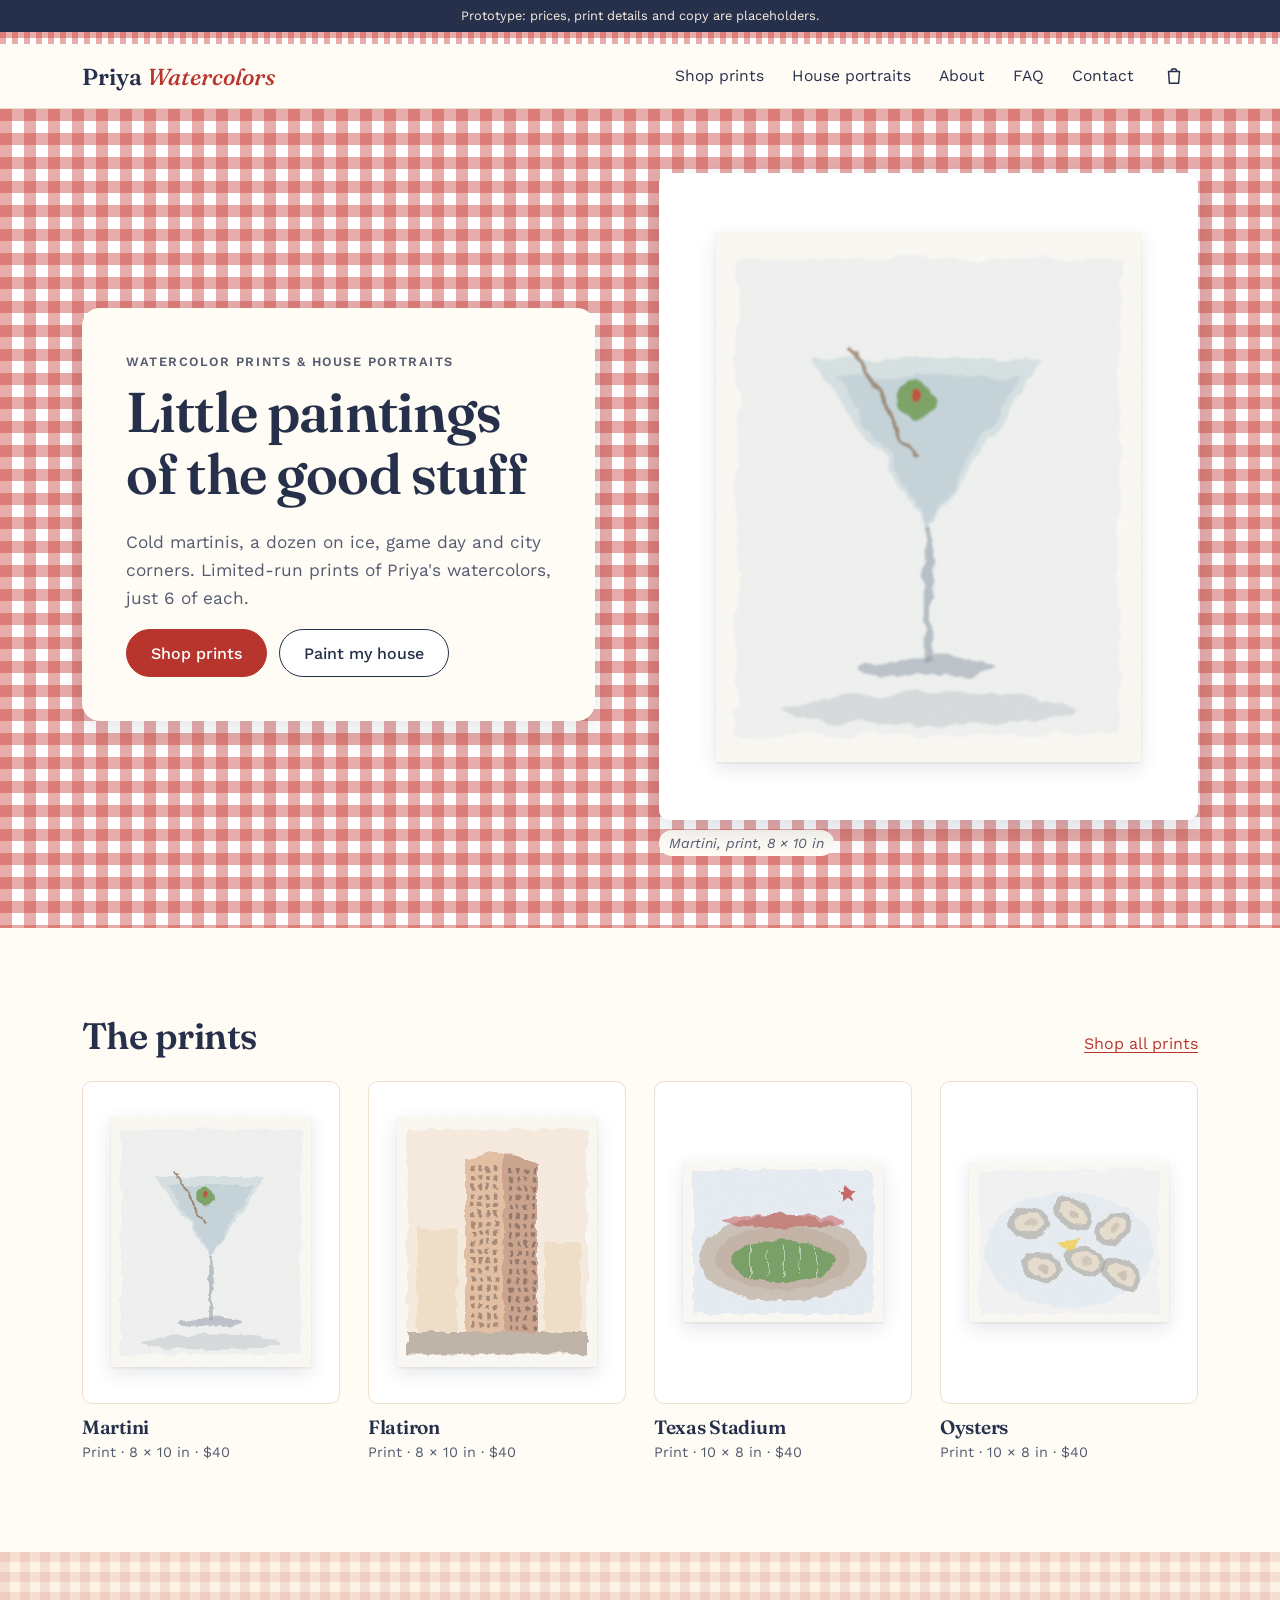
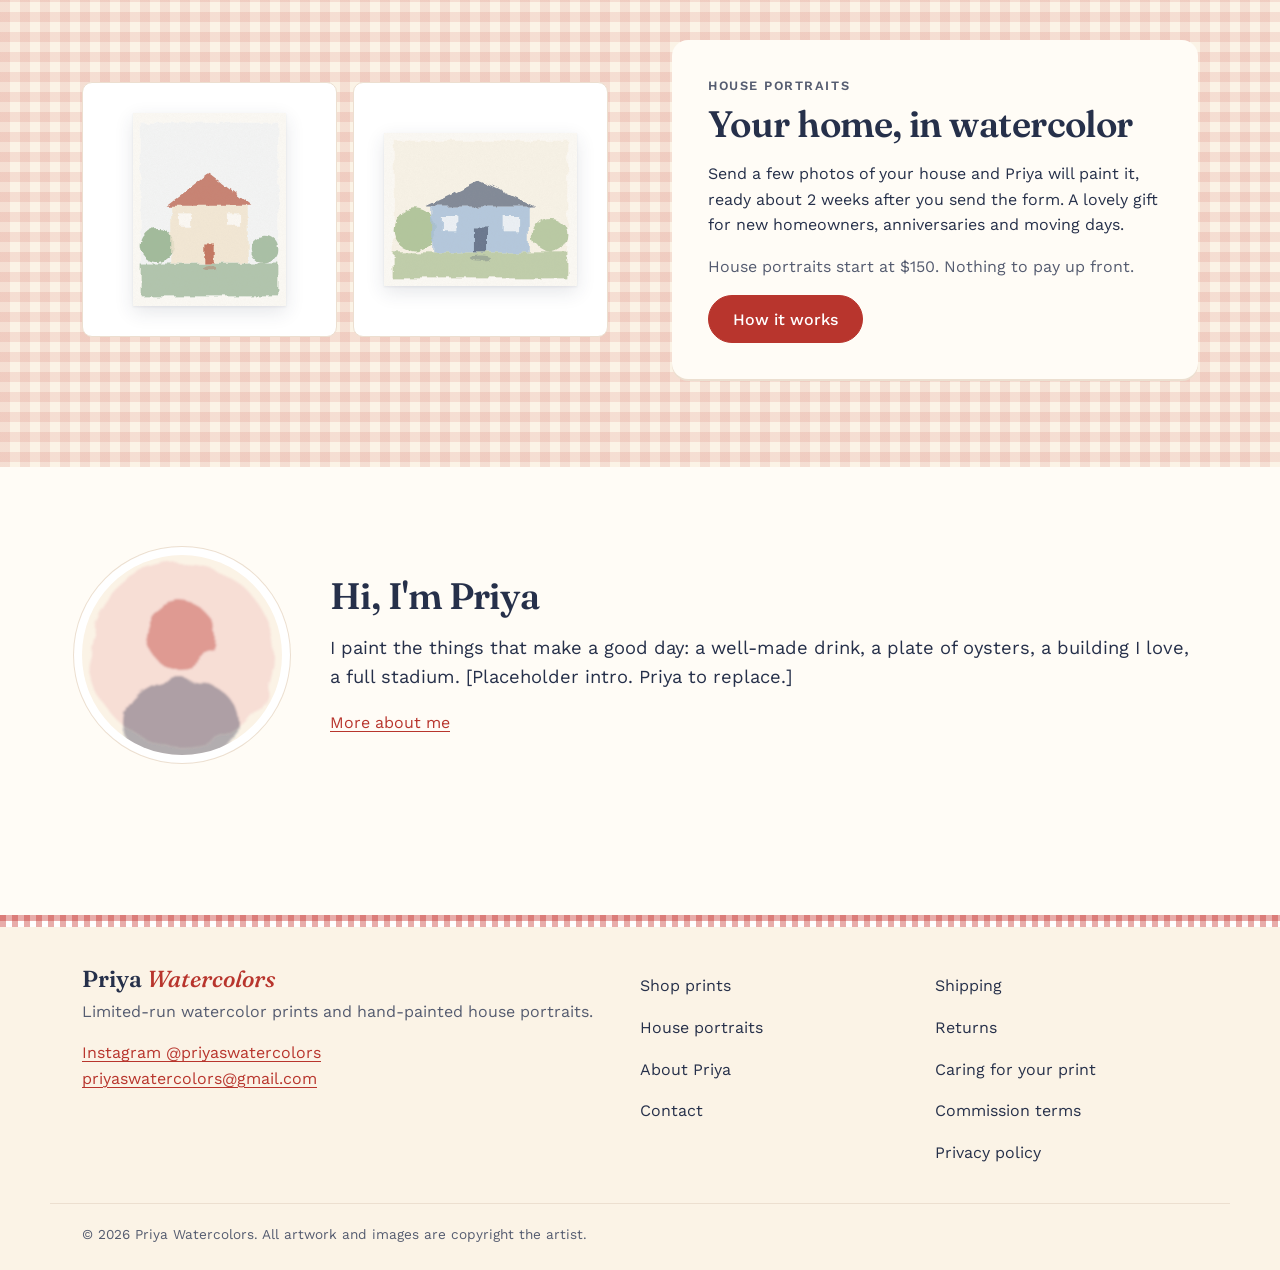
==== index.html @ c429aa13 "Priya Watercolors site: prints shop prototype and house-portrait form House-portrait requests are em" ====
<!doctype html>
<html lang="en">
<head>
  <meta charset="utf-8">
  <meta name="viewport" content="width=device-width, initial-scale=1">
  <title>Priya Watercolors | Watercolor prints and house portraits</title>
  <meta name="description" content="Limited-run watercolor prints by Priya (Martini, Flatiron, Texas Stadium and Oysters) and hand-painted house portraits.">
  <meta property="og:title" content="Priya Watercolors | Watercolor prints and house portraits">
  <meta property="og:description" content="Limited-run watercolor prints by Priya (Martini, Flatiron, Texas Stadium and Oysters) and hand-painted house portraits.">
  <meta property="og:type" content="website">
  <link rel="preconnect" href="https://fonts.googleapis.com">
  <link rel="preconnect" href="https://fonts.gstatic.com" crossorigin>
  <link href="https://fonts.googleapis.com/css2?family=Fraunces:ital,opsz,wght@0,9..144,500;0,9..144,600;1,9..144,500&family=Work+Sans:wght@400;500;600&display=swap" rel="stylesheet">
  <link rel="stylesheet" href="css/styles.css">
</head>
<body data-page="home">
  <a class="skip" href="#main">Skip to content</a>
  <header class="site-header" data-site-header></header>
  <main id="main">
    <section class="hero gingham">
      <div class="wrap hero-grid">
        <div class="hero-card">
          <p class="eyebrow">Watercolor prints &amp; house portraits</p>
          <h1>Little paintings of the good stuff</h1>
          <p>Cold martinis, a dozen on ice, game day and city corners. Limited-run prints of Priya's watercolors, just 6 of each.</p>
          <div class="actions">
            <a class="btn" href="shop.html">Shop prints</a>
            <a class="btn btn-ghost" href="commissions.html">Paint my house</a>
          </div>
        </div>
        <div data-hero-art></div>
      </div>
    </section>

    <section class="section" aria-labelledby="featured-h">
      <div class="wrap">
        <div class="section-head">
          <h2 id="featured-h">The prints</h2>
          <a href="shop.html">Shop all prints</a>
        </div>
        <ul class="grid grid-4" data-featured></ul>
      </div>
    </section>

    <section class="section section-alt gingham-soft" aria-labelledby="commission-h">
      <div class="wrap split">
        <div class="pair" data-commission-art></div>
        <div class="panel">
          <p class="eyebrow">House portraits</p>
          <h2 id="commission-h">Your home, in watercolor</h2>
          <p>Send a few photos of your house and Priya will paint it, ready about <span data-turnaround></span> after you send the form. A lovely gift for new homeowners, anniversaries and moving days.</p>
          <p class="muted">House portraits start at <span data-from-price></span>. Nothing to pay up front.</p>
          <a class="btn" href="commissions.html">How it works</a>
        </div>
      </div>
    </section>

    <section class="section" aria-labelledby="intro-h">
      <div class="wrap intro">
        <div class="portrait" data-portrait></div>
        <div>
          <h2 id="intro-h">Hi, I'm Priya</h2>
          <p class="lead">I paint the things that make a good day: a well-made drink, a plate of oysters, a building I love, a full stadium. [Placeholder intro. Priya to replace.]</p>
          <a href="about.html">More about me</a>
        </div>
      </div>
    </section>
  </main>
  <footer class="site-footer" data-site-footer></footer>
  <script src="js/data.js"></script>
  <script src="js/app.js"></script>
</body>
</html>
---- css/styles.css ----
/* Priya Watercolors prototype styles. Mobile first; tested down to 375px.
 * Gingham look: change --gingham (the check color) to swap red for blue, green, etc. */

:root {
  --paper: #fffcf6;
  --paper-2: #fbf3e6;
  --mat: #ffffff;
  --ink: #26304a;
  --muted: #555c70;
  --line: #ecdfd0;
  --accent: #b8352d;
  --accent-dark: #93271f;
  --rose: #b8352d;
  --ok: #2f6b4f;
  --gingham: rgba(200, 58, 52, 0.42);
  --gingham-soft: rgba(200, 58, 52, 0.11);
  --check: 24px;
  --error: #a3302e;
  --error-bg: #fbeeed;
  --radius: 10px;
  --shadow-art: 0 1px 2px rgba(38, 48, 74, 0.08), 0 6px 18px rgba(38, 48, 74, 0.12);
  --display: "Fraunces", Georgia, "Times New Roman", serif;
  --body: "Work Sans", system-ui, -apple-system, "Segoe UI", sans-serif;
  --max: 1180px;
  --gutter: 16px;
}

@media (min-width: 700px) {
  :root { --gutter: 32px; }
}

*, *::before, *::after { box-sizing: border-box; }
html { -webkit-text-size-adjust: 100%; scroll-padding-top: 90px; }
body {
  margin: 0;
  background: var(--paper);
  color: var(--ink);
  font: 400 1rem/1.6 var(--body);
  -webkit-font-smoothing: antialiased;
}
img, svg { display: block; max-width: 100%; }
a { color: var(--accent); text-underline-offset: 3px; }
a:hover { color: var(--accent-dark); }
:focus-visible { outline: 3px solid var(--accent); outline-offset: 3px; border-radius: 3px; }

h1, h2, h3 {
  font-family: var(--display);
  font-weight: 600;
  line-height: 1.1;
  letter-spacing: -0.015em;
  margin: 0 0 0.45em;
}
h1 { font-size: clamp(2.2rem, 6.5vw, 3.5rem); }
h2 { font-size: clamp(1.7rem, 4.5vw, 2.3rem); }
h3 { font-size: 1.3rem; }

/* Gingham */
.gingham, .gingham-soft {
  background-color: #fff;
  background-image:
    linear-gradient(90deg, var(--g) 50%, transparent 50%),
    linear-gradient(var(--g) 50%, transparent 50%);
  background-size: var(--check) var(--check);
}
.gingham { --g: var(--gingham); }
.gingham-soft { --g: var(--gingham-soft); --check: 20px; }
.gingham-band { height: 12px; --check: 12px; }
.card-edge { position: relative; overflow: hidden; }
.card-edge::before {
  content: ""; position: absolute; left: 0; right: 0; top: 0; height: 10px;
  --g: var(--gingham); --check: 10px;
  background-color: #fff;
  background-image:
    linear-gradient(90deg, var(--g) 50%, transparent 50%),
    linear-gradient(var(--g) 50%, transparent 50%);
  background-size: var(--check) var(--check);
}
p { margin: 0 0 1em; }
ul, ol { margin: 0; padding: 0; }

.wrap { max-width: var(--max); margin: 0 auto; padding: 0 var(--gutter); }
.narrow { max-width: 720px; }
.muted { color: var(--muted); }
.fine { font-size: 0.875rem; }
.center { text-align: center; }
.lead { font-size: 1.15rem; }
.eyebrow {
  font-size: 0.8rem;
  font-weight: 600;
  letter-spacing: 0.12em;
  text-transform: uppercase;
  color: var(--muted);
  margin-bottom: 0.5rem;
}
.sr-only {
  position: absolute !important;
  width: 1px; height: 1px;
  padding: 0; margin: -1px;
  overflow: hidden; clip: rect(0 0 0 0);
  white-space: nowrap; border: 0;
}
.skip {
  position: absolute; left: -9999px; top: 8px;
  background: #fff; color: var(--ink);
  padding: 10px 14px; border-radius: 6px; z-index: 100;
}
.skip:focus { left: 8px; }

/* Buttons */
.btn {
  display: inline-flex; align-items: center; justify-content: center;
  min-height: 48px; padding: 0 24px;
  border: 1.5px solid var(--accent); border-radius: 999px;
  background: var(--accent); color: #fff;
  font: 500 1rem var(--body); text-decoration: none;
  cursor: pointer;
  transition: background 0.15s, border-color 0.15s;
}
.btn:hover { background: var(--accent-dark); border-color: var(--accent-dark); color: #fff; }
.btn-ghost { background: #fff; color: var(--ink); border-color: var(--ink); }
.btn-ghost:hover { background: var(--paper-2); color: var(--ink); border-color: var(--ink); }
.btn-block { display: flex; width: 100%; }
.btn-link {
  background: none; border: 0; padding: 8px 0; min-height: 44px;
  color: var(--accent); font: inherit; text-decoration: underline; text-underline-offset: 3px;
  cursor: pointer;
}
.actions { display: flex; flex-wrap: wrap; gap: 12px; }

/* Header */
.proto-bar {
  background: var(--ink); color: #f6efe4;
  font-size: 0.8rem; text-align: center;
  padding: 6px var(--gutter);
}
.site-header {
  position: sticky; top: 0; z-index: 20;
  background: rgba(255, 252, 246, 0.97);
  backdrop-filter: blur(6px);
  border-bottom: 1px solid var(--line);
}
.header-inner {
  display: flex; align-items: center; gap: 8px;
  min-height: 64px;
}
.wordmark {
  font-family: var(--display); font-size: 1.45rem; font-weight: 600;
  color: var(--ink); text-decoration: none; line-height: 1;
  margin-right: auto;
}
.wordmark span { font-style: italic; font-weight: 500; color: var(--accent); }
.wordmark:hover { color: var(--ink); }

.site-nav { order: 3; }
.nav-toggle {
  width: 48px; height: 48px;
  display: grid; place-items: center;
  background: none; border: 0; cursor: pointer; color: var(--ink);
}
.nav-toggle-bars, .nav-toggle-bars::before, .nav-toggle-bars::after {
  display: block; width: 22px; height: 2px; background: currentColor; border-radius: 2px;
  position: relative; transition: transform 0.2s, opacity 0.2s;
}
.nav-toggle-bars::before, .nav-toggle-bars::after { content: ""; position: absolute; left: 0; }
.nav-toggle-bars::before { top: -7px; }
.nav-toggle-bars::after { top: 7px; }
.nav-open .nav-toggle-bars { background: transparent; }
.nav-open .nav-toggle-bars::before { transform: translateY(7px) rotate(45deg); }
.nav-open .nav-toggle-bars::after { transform: translateY(-7px) rotate(-45deg); }

.nav-list {
  display: none;
  list-style: none;
  position: absolute; left: 0; right: 0; top: 100%;
  background: var(--paper);
  border-bottom: 1px solid var(--line);
  padding: 8px var(--gutter) 16px;
}
.nav-open .nav-list { display: block; }
.nav-list a {
  display: block; padding: 12px 0;
  font-size: 1.1rem; color: var(--ink); text-decoration: none;
  border-bottom: 1px solid var(--line);
}
.nav-list li:last-child a { border-bottom: 0; }
.nav-list a[aria-current="page"] { color: var(--accent); font-weight: 600; }
.nav-list { z-index: 5; }

.cart-link {
  order: 2; position: relative;
  width: 48px; height: 48px; display: grid; place-items: center;
  color: var(--ink);
}
.cart-count {
  position: absolute; top: 6px; right: 4px;
  min-width: 18px; height: 18px; padding: 0 5px;
  border-radius: 999px; background: var(--rose); color: #fff;
  font-size: 0.72rem; font-weight: 600; line-height: 18px; text-align: center;
}
.cart-count[hidden] { display: none; }

@media (min-width: 860px) {
  .site-nav { order: 1; margin-right: 8px; }
  .nav-toggle { display: none; }
  .nav-list {
    display: flex; gap: 28px;
    position: static; padding: 0; border: 0; background: none;
  }
  .nav-list a { padding: 8px 0; font-size: 0.98rem; border: 0; border-bottom: 2px solid transparent; }
  .nav-list a:hover { border-bottom-color: var(--line); }
  .nav-list a[aria-current="page"] { border-bottom-color: var(--accent); font-weight: 500; }
}

/* Sections */
main { display: block; }
.section { padding: 56px 0; }
.section-tight { padding: 40px 0 0; }
.section-alt { background-color: var(--paper-2); }
.panel { background: var(--paper); border-radius: 16px; padding: 28px 22px; box-shadow: 0 2px 0 var(--line); }
@media (min-width: 700px) { .panel { padding: 36px; } }
.section-head { display: flex; align-items: baseline; justify-content: space-between; gap: 16px; flex-wrap: wrap; margin-bottom: 24px; }
.section-head h2 { margin: 0; }
.page-head { padding: 40px 0 24px; }
.page-head p { max-width: 60ch; color: var(--muted); font-size: 1.08rem; }
@media (min-width: 700px) {
  .section { padding: 88px 0; }
  .page-head { padding: 64px 0 32px; }
}

/* Mats and artwork */
.mat {
  position: relative;
  aspect-ratio: 4 / 5;
  background: var(--mat);
  border: 1px solid var(--line);
  border-radius: 10px;
  overflow: hidden;
}
.mat-inner {
  position: absolute; inset: 11%;
  display: flex; align-items: center; justify-content: center;
}
.mat-inner img {
  max-width: 100%; max-height: 100%;
  width: auto; height: auto;
  box-shadow: var(--shadow-art);
}
.mat-small { aspect-ratio: 1; }
.mat-small .mat-inner { inset: 12%; }

.badge {
  position: absolute; top: 10px; left: 10px;
  padding: 3px 10px; border-radius: 999px;
  font-size: 0.75rem; font-weight: 600; letter-spacing: 0.04em; text-transform: uppercase;
}
.badge-sold { background: var(--ink); color: #fff; }
.badge-low { background: var(--accent); color: #fff; }
.badge-inline { position: static; display: inline-block; font-size: 0.8rem; vertical-align: middle; }
.sold-text { color: var(--rose); font-weight: 600; }

/* Gallery grid and cards */
.grid {
  list-style: none;
  display: grid; gap: 28px 16px;
  grid-template-columns: repeat(2, minmax(0, 1fr));
}
@media (min-width: 700px) { .grid { grid-template-columns: repeat(3, minmax(0, 1fr)); gap: 40px 28px; } }
@media (min-width: 1000px) { .grid-4 { grid-template-columns: repeat(4, minmax(0, 1fr)); } }
.empty-inline { grid-column: 1 / -1; color: var(--muted); padding: 24px 0; }

.card { display: block; color: inherit; text-decoration: none; }
.card .mat img { transition: transform 0.3s ease; }
.card:hover .mat img { transform: scale(1.02); }
.card-body { padding-top: 12px; }
.card-title { font-family: var(--display); font-size: 1.2rem; font-weight: 600; line-height: 1.2; margin: 0 0 2px; }
.card-meta { font-size: 0.9rem; color: var(--muted); margin: 0; }
.card:hover .card-title { color: var(--accent); }

/* Home */
.hero { padding: 28px 0 40px; }
.hero-card { background: var(--paper); border-radius: 18px; padding: 28px 22px; box-shadow: 0 10px 30px rgba(38, 48, 74, 0.12); }
.hero-card p { color: var(--muted); }
.hero .mat-hero { border: 0; box-shadow: 0 10px 30px rgba(38, 48, 74, 0.16); }
.hero-caption { background: var(--paper); display: inline-block !important; padding: 2px 10px; border-radius: 999px; }
.hero-grid { display: grid; gap: 32px; align-items: center; }
.hero h1 { max-width: 13ch; }
.hero-card > p:not(.eyebrow) { font-size: 1.08rem; max-width: 42ch; }
.hero-art { display: block; text-decoration: none; color: var(--muted); }
.mat-hero { aspect-ratio: 5 / 6; }
.mat-hero .mat-inner { inset: 9%; }
.hero-caption { display: block; margin-top: 10px; font-size: 0.875rem; font-style: italic; }
@media (min-width: 860px) {
  .hero { padding: 64px 0 72px; }
  .hero-card { padding: 44px; }
  .hero-grid { grid-template-columns: 1fr 1.05fr; gap: 64px; }
}

.split { display: grid; gap: 32px; align-items: center; }
@media (min-width: 860px) { .split { grid-template-columns: 1fr 1fr; gap: 64px; } }
.pair { display: grid; grid-template-columns: 1fr 1fr; gap: 16px; }

.intro { display: grid; gap: 24px; align-items: center; }
.portrait { width: 160px; height: 160px; border-radius: 50%; overflow: hidden; background: var(--paper-2); box-shadow: 0 0 0 8px #fff, 0 0 0 9px var(--line); }
.portrait svg { width: 100%; height: 100%; }
@media (min-width: 700px) { .intro { grid-template-columns: 200px 1fr; gap: 48px; } .portrait { width: 200px; height: 200px; } }

/* Shop controls */
.controls {
  display: flex; flex-wrap: wrap; gap: 12px 20px; align-items: end;
  padding: 16px 0; margin-bottom: 24px;
  border-top: 1px solid var(--line); border-bottom: 1px solid var(--line);
}
.control { display: grid; gap: 4px; }
.control label { font-size: 0.8rem; font-weight: 600; color: var(--muted); }
.results { margin-left: auto; font-size: 0.9rem; color: var(--muted); align-self: center; }

select, input[type="text"], input[type="email"], input[type="tel"], input[type="date"], textarea {
  font: inherit; color: var(--ink);
  background: #fff;
  border: 1.5px solid #cfc6b7; border-radius: 8px;
  min-height: 48px; padding: 10px 12px;
  width: 100%;
}
select {
  appearance: none;
  padding-right: 40px;
  background-image: url("data:image/svg+xml,%3Csvg xmlns='http://www.w3.org/2000/svg' width='12' height='8'%3E%3Cpath d='M1 1l5 5 5-5' fill='none' stroke='%232b2a33' stroke-width='1.6'/%3E%3C/svg%3E");
  background-repeat: no-repeat; background-position: right 14px center;
}
.controls select { width: auto; min-width: 150px; }
textarea { min-height: 140px; resize: vertical; line-height: 1.5; }
input:focus, select:focus, textarea:focus { outline: none; border-color: var(--accent); box-shadow: 0 0 0 3px rgba(184, 53, 45, 0.2); }

/* Painting detail */
.crumbs { font-size: 0.875rem; color: var(--muted); padding: 20px 0; }
.crumbs a { color: var(--muted); }
.detail { display: grid; gap: 32px; }
@media (min-width: 900px) {
  .detail { grid-template-columns: 1.2fr 1fr; gap: 64px; align-items: start; }
  .detail-info { position: sticky; top: 100px; }
}
.stage { position: relative; }
.stage-zoom { display: block; width: 100%; padding: 0; border: 0; background: none; cursor: zoom-in; position: relative; border-radius: 4px; }
.mat-stage { aspect-ratio: 1; }
.mat-stage .mat-inner { inset: 8%; }
.zoom-hint {
  position: absolute; right: 12px; bottom: 12px;
  background: rgba(255, 255, 255, 0.9); color: var(--ink);
  font-size: 0.78rem; padding: 4px 10px; border-radius: 999px;
}
.thumbs { display: flex; gap: 10px; margin: 12px 0; }
.thumb {
  width: 72px; height: 72px; padding: 6px;
  background: var(--mat); border: 2px solid var(--line); border-radius: 8px;
  cursor: pointer; overflow: hidden;
  display: grid; place-items: center;
}
.thumb[aria-pressed="true"] { border-color: var(--accent); }
.thumb-img { display: grid; place-items: center; width: 100%; height: 100%; }
.thumb-img img { max-width: 100%; max-height: 100%; width: auto; height: auto; }
.thumb-room {
  width: 100%; height: 100%; border-radius: 3px;
  background:
    linear-gradient(#8f8579, #8f8579) 50% 82% / 70% 22% no-repeat,
    linear-gradient(#cdbfae, #cdbfae) 50% 100% / 100% 12% no-repeat,
    linear-gradient(#fcfaf5, #fcfaf5) 50% 28% / 30% 34% no-repeat,
    #e9e1d5;
}

.price { font-size: 1.5rem; margin-bottom: 4px; }
.buy-row { display: flex; gap: 12px; align-items: end; margin-bottom: 8px; }
.buy-row .btn { flex: 1; }
.qty { display: grid; gap: 4px; }
.qty label, .cart-qty label { font-size: 0.8rem; font-weight: 600; color: var(--muted); }
.qty select { width: 88px; }
.cart-qty { display: flex; align-items: center; gap: 10px; margin-top: 8px; }
.cart-qty select { width: 76px; min-height: 40px; padding-top: 6px; padding-bottom: 6px; }
.avail { display: flex; align-items: center; gap: 8px; font-size: 0.92rem; color: var(--ok); margin-bottom: 20px; }
.dot { width: 8px; height: 8px; border-radius: 50%; background: var(--ok); }
.story { margin-top: 24px; font-size: 1.05rem; }
.facts { margin: 24px 0; border-top: 1px solid var(--line); }
.facts > div { display: grid; grid-template-columns: 6.5rem 1fr; gap: 12px; padding: 12px 0; border-bottom: 1px solid var(--line); }
.facts dt { font-size: 0.85rem; font-weight: 600; color: var(--muted); }
.facts dd { margin: 0; }

/* Room mockup */
.room {
  position: relative; aspect-ratio: 1; border-radius: 4px; overflow: hidden;
  background: linear-gradient(180deg, #ebe4d9 0%, #e4dccf 100%);
}
.room-art { position: absolute; left: 50%; bottom: 39%; transform: translateX(-50%); }
.room-frame { background: #fcfaf5; padding: 6%; border: 4px solid #3b3631; box-shadow: 0 10px 24px rgba(0, 0, 0, 0.18); }
.room-frame img { width: 100%; height: auto; }
.room-sofa {
  position: absolute; left: 18%; right: 18%; bottom: 13%; height: 20%;
  background: #8f8579; border-radius: 14px 14px 6px 6px;
}
.room-sofa span {
  position: absolute; left: -4%; right: -4%; bottom: 0; height: 55%;
  background: #7d7368; border-radius: 12px;
}
.room-floor { position: absolute; left: 0; right: 0; bottom: 0; height: 13%; background: #c9b9a4; }

/* Lightbox and modal */
dialog { border: 0; padding: 0; color: var(--ink); }
dialog::backdrop { background: rgba(28, 27, 33, 0.82); }
.lightbox { background: transparent; max-width: 96vw; max-height: 94vh; overflow: visible; }
.lightbox-inner { position: relative; }
.lightbox-inner img { max-width: 96vw; max-height: 90vh; width: auto; height: auto; }
.watermark {
  position: absolute; right: 16px; bottom: 12px;
  font-family: var(--display); font-style: italic; font-size: 1.1rem;
  color: rgba(43, 42, 51, 0.28); pointer-events: none;
}
.lightbox-close {
  position: fixed; top: 12px; right: 12px;
  width: 48px; height: 48px; border-radius: 50%; border: 0;
  background: #fff; color: var(--ink); font-size: 1.8rem; line-height: 1; cursor: pointer;
}
.modal { width: min(520px, calc(100vw - 32px)); padding: 38px 28px 28px; border-radius: var(--radius); background: var(--paper); }
.modal h2 { font-size: 1.9rem; }
.modal-actions { display: grid; gap: 10px; margin-top: 20px; }

/* Cart */
.cart-layout { display: grid; gap: 32px; align-items: start; }
@media (min-width: 860px) { .cart-layout { grid-template-columns: 1.6fr 1fr; gap: 56px; } }
.cart-items { list-style: none; border-top: 1px solid var(--line); }
.cart-item {
  display: grid; grid-template-columns: 88px 1fr auto; gap: 16px; align-items: start;
  padding: 20px 0; border-bottom: 1px solid var(--line);
}
.cart-thumb { display: block; }
.cart-item-title { font-size: 1.35rem; margin: 0 0 2px; }
.cart-item-title a { color: var(--ink); text-decoration: none; }
.cart-item-body p { margin: 0; font-size: 0.9rem; }
.cart-item-price { font-weight: 600; margin: 0; }
.summary { background: #fff; border: 1px solid var(--line); border-radius: var(--radius); padding: 34px 24px 24px; }
.summary-title { font-size: 1.6rem; }
.summary dl { margin: 0 0 20px; }
.summary dl > div { display: flex; justify-content: space-between; align-items: center; gap: 16px; padding: 10px 0; border-bottom: 1px solid var(--line); }
.summary dd { margin: 0; text-align: right; }
.summary select { width: auto; min-width: 150px; }
.summary-total { font-weight: 600; font-size: 1.1rem; border-bottom: 0 !important; }

.notice {
  background: #fdf3e3; border: 1px solid #ecd3a8; border-radius: 8px;
  padding: 12px 16px; margin-bottom: 20px;
}
.empty { text-align: center; padding: 48px 0; }

.order-items { list-style: none; border-top: 1px solid var(--line); margin: 24px 0; }
.order-items li { display: flex; justify-content: space-between; gap: 16px; padding: 12px 0; border-bottom: 1px solid var(--line); }
.order-total { font-weight: 600; }

/* Commissions */
.booking {
  background: #fdf0ee; border-left: 4px solid var(--accent);
  border-radius: 0 8px 8px 0; padding: 14px 18px; margin: 0 0 8px;
}
.steps { list-style: none; counter-reset: step; display: grid; gap: 20px; }
@media (min-width: 700px) { .steps { grid-template-columns: repeat(5, 1fr); gap: 24px; } }
.steps li { counter-increment: step; }
.steps li::before {
  content: counter(step);
  display: grid; place-items: center;
  width: 40px; height: 40px; border-radius: 50%;
  background: var(--accent); color: #fff;
  font-family: var(--display); font-size: 1.2rem; font-weight: 600;
  margin-bottom: 10px; box-shadow: 0 0 0 4px #fff, 0 0 0 5px var(--line);
}
.steps h3 { font-size: 1.2rem; margin-bottom: 4px; }
.steps p { font-size: 0.95rem; color: var(--muted); margin: 0; }

.pricing { width: 100%; border-collapse: collapse; margin: 8px 0 12px; }
.pricing th, .pricing td { text-align: left; padding: 14px 8px; border-bottom: 1px solid var(--line); }
.pricing thead th { font-size: 0.8rem; text-transform: uppercase; letter-spacing: 0.08em; color: var(--muted); font-weight: 600; }
.pricing tbody th { font-weight: 600; }

.examples { list-style: none; display: grid; gap: 24px 16px; grid-template-columns: repeat(2, minmax(0, 1fr)); }
@media (min-width: 860px) { .examples { grid-template-columns: repeat(4, minmax(0, 1fr)); gap: 32px 24px; } }
.example .card-title { margin-top: 10px; font-size: 1.15rem; }

/* Forms */
.form-card { background: #fff; border: 1px solid var(--line); border-radius: var(--radius); padding: 34px 18px 24px; }
@media (min-width: 700px) { .form-card { padding: 50px 40px 40px; } }
.form-section { border: 0; padding: 0; margin: 0 0 32px; }
.form-section > legend, .form-section-title {
  font-family: var(--display); font-size: 1.45rem; font-weight: 600;
  padding: 0; margin-bottom: 16px;
}
.field { margin-bottom: 20px; }
.field > label, .field-label {
  display: block; font-weight: 500; margin-bottom: 6px;
}
.field fieldset { border: 0; padding: 0; margin: 0; min-width: 0; }
.field legend { font-weight: 500; padding: 0; margin-bottom: 8px; }
.opt { font-weight: 400; color: var(--muted); font-size: 0.9rem; }
.req { color: var(--rose); }
.hint { font-size: 0.875rem; color: var(--muted); margin: 4px 0 8px; }
.error { color: var(--error); font-size: 0.9rem; font-weight: 500; margin: 6px 0 0; }
.error:empty { display: none; }
.has-error input:not([type="radio"]):not([type="checkbox"]):not([type="file"]),
.has-error select, .has-error textarea { border-color: var(--error); }
.row-2 { display: grid; gap: 0 16px; }
@media (min-width: 700px) { .row-2 { grid-template-columns: 1fr 1fr; } }

.chips { display: flex; flex-wrap: wrap; gap: 8px; }
.chip { position: relative; }
.chip input { position: absolute; opacity: 0; inset: 0; margin: 0; cursor: pointer; }
.chip span {
  display: inline-flex; align-items: center; min-height: 44px; padding: 0 16px;
  border: 1.5px solid #cfc6b7; border-radius: 999px; background: #fff;
  font-size: 0.95rem; cursor: pointer;
}
.chip input:checked + span { background: var(--accent); border-color: var(--accent); color: #fff; }
.chip input:focus-visible + span { outline: 3px solid var(--accent); outline-offset: 2px; }
.has-error .chip span { border-color: var(--error); }

.check { display: flex; gap: 12px; align-items: flex-start; margin-bottom: 12px; cursor: pointer; }
.check input { width: 22px; height: 22px; margin: 2px 0 0; flex: none; accent-color: var(--accent); }

.counter { text-align: right; font-size: 0.82rem; color: var(--muted); margin-top: 4px; }

.dropzone {
  position: relative;
  border: 2px dashed #d9b9b0; border-radius: var(--radius);
  padding: 24px 16px; text-align: center; background: var(--paper);
}
.dropzone:focus-within { border-color: var(--accent); }
.has-error .dropzone { border-color: var(--error); }
.dropzone input { position: absolute; inset: 0; opacity: 0; cursor: pointer; width: 100%; }
.dropzone strong { color: var(--accent); }
.files { list-style: none; display: grid; gap: 8px; margin-top: 12px; }
.file {
  display: grid; grid-template-columns: 48px 1fr 44px; gap: 12px; align-items: center;
  background: var(--paper-2); border-radius: 8px; padding: 6px;
}
.file img, .file-fallback { width: 48px; height: 48px; object-fit: cover; border-radius: 4px; }
.file-fallback { display: grid; place-items: center; background: var(--mat); font-size: 0.7rem; font-weight: 600; color: var(--muted); }
.file-name { font-size: 0.9rem; overflow: hidden; text-overflow: ellipsis; white-space: nowrap; }
.file-remove { width: 44px; height: 44px; border: 0; background: none; font-size: 1.4rem; cursor: pointer; color: var(--muted); }

.hp { position: absolute; left: -9999px; width: 1px; height: 1px; overflow: hidden; }

.error-summary {
  border: 2px solid var(--error); background: var(--error-bg);
  border-radius: 8px; padding: 16px 20px; margin-bottom: 24px;
}
.error-summary-title { font-family: var(--body); font-size: 1.05rem; font-weight: 600; margin: 0 0 8px; }
.error-summary ul { padding-left: 20px; }
.error-summary a { color: var(--error); }

/* FAQ */
.faq-group { margin-bottom: 40px; }
.faq-group h2 { margin-bottom: 12px; }
details { border-bottom: 1px solid var(--line); }
details:first-of-type { border-top: 1px solid var(--line); }
summary {
  list-style: none; cursor: pointer;
  display: flex; justify-content: space-between; align-items: center; gap: 16px;
  padding: 16px 0; font-weight: 500; font-size: 1.05rem;
}
summary::-webkit-details-marker { display: none; }
summary::after { content: "+"; font-size: 1.5rem; color: var(--accent); line-height: 1; }
details[open] summary::after { content: "–"; }
details > div { padding: 0 0 16px; color: var(--ink); }
details ul { padding-left: 20px; margin-bottom: 1em; }

/* Prose */
.prose p, .prose ul { max-width: 64ch; }
.prose ul { padding-left: 20px; margin-bottom: 1em; }

/* Footer */
.site-footer { background: var(--paper-2); margin-top: 72px; padding: 0 0 24px; }
.site-footer .footer-inner { padding-top: 40px; }
.footer-inner { display: grid; gap: 32px; }
@media (min-width: 700px) { .footer-inner { grid-template-columns: 2fr 1fr 1fr; } }
.wordmark-footer { margin-bottom: 8px; }
.footer-links { list-style: none; display: grid; gap: 4px; }
.footer-links a { color: var(--ink); text-decoration: none; display: inline-block; padding: 6px 0; }
.footer-links a:hover { color: var(--accent); text-decoration: underline; }
.footer-base { border-top: 1px solid var(--line); margin-top: 32px; padding-top: 20px; font-size: 0.85rem; }

@media (prefers-reduced-motion: reduce) {
  *, *::before, *::after { transition: none !important; }
}
.portrait img { width: 100%; height: 100%; object-fit: cover; }
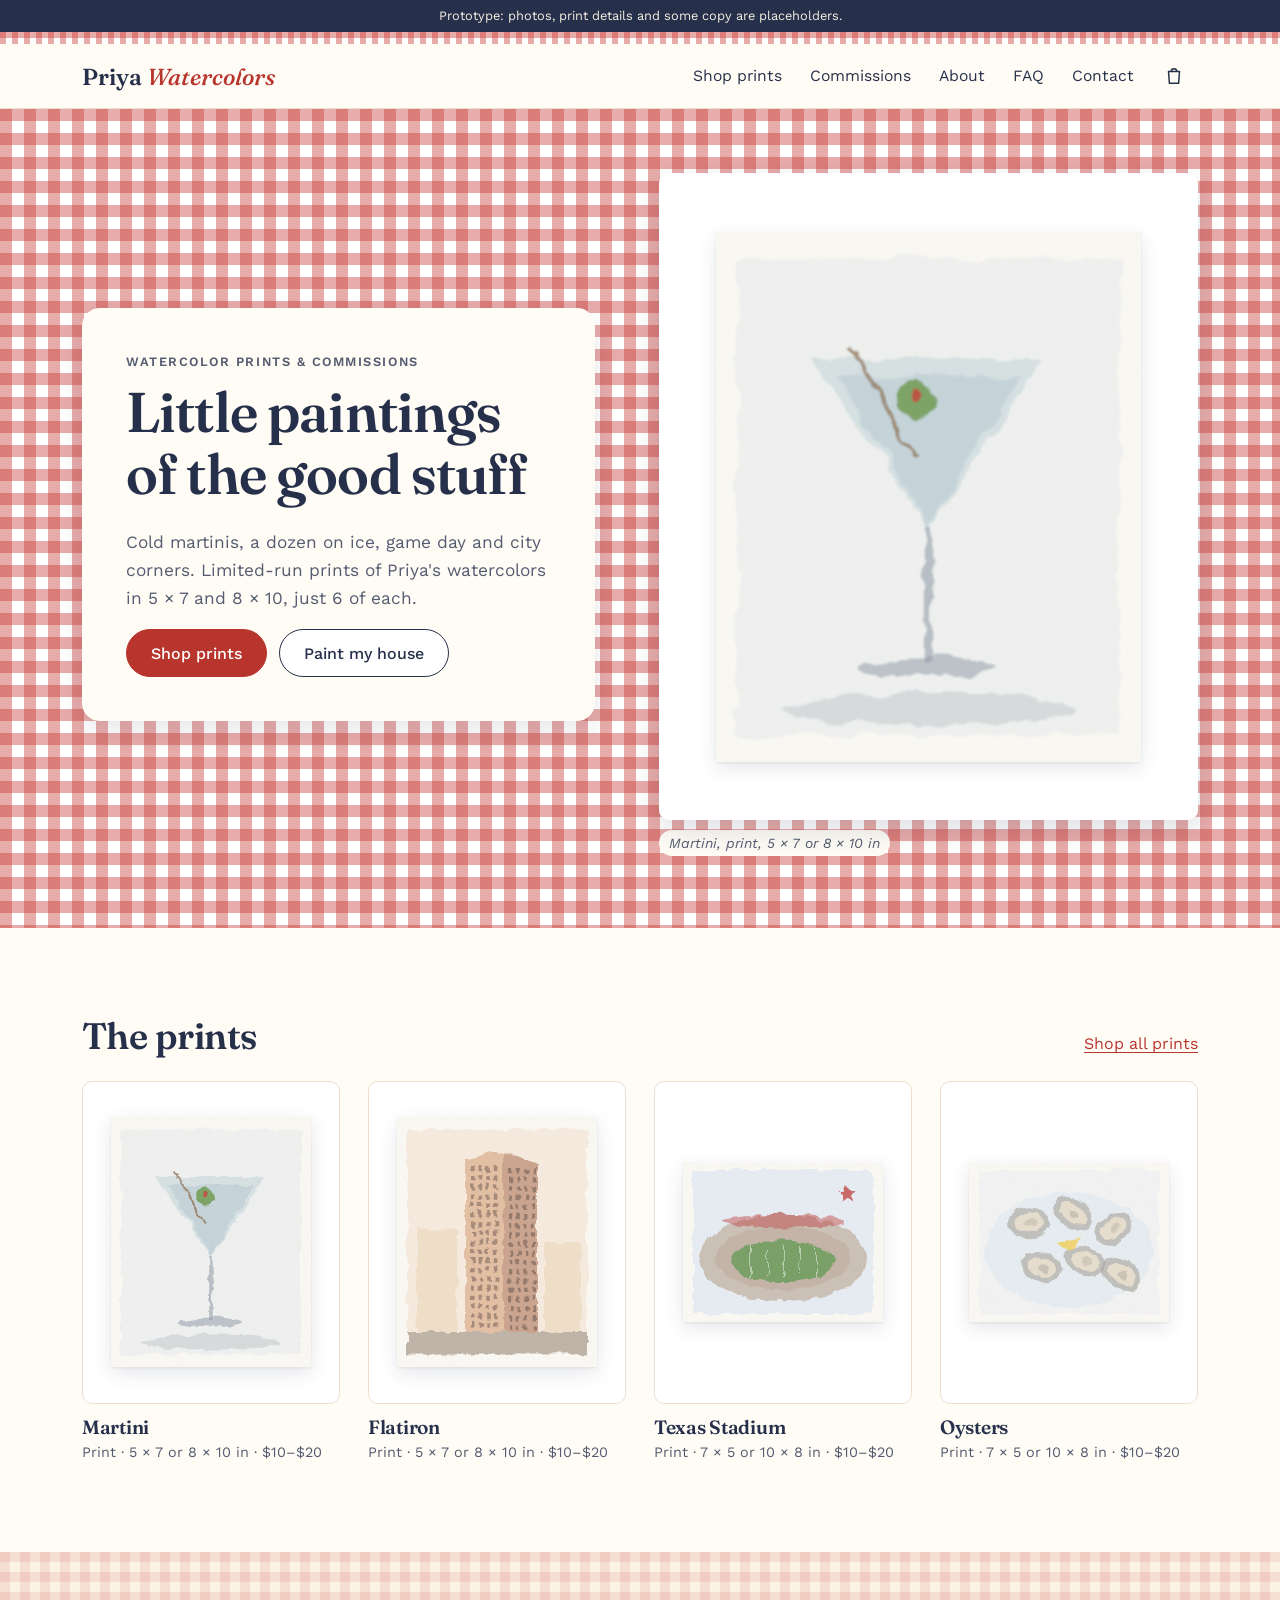
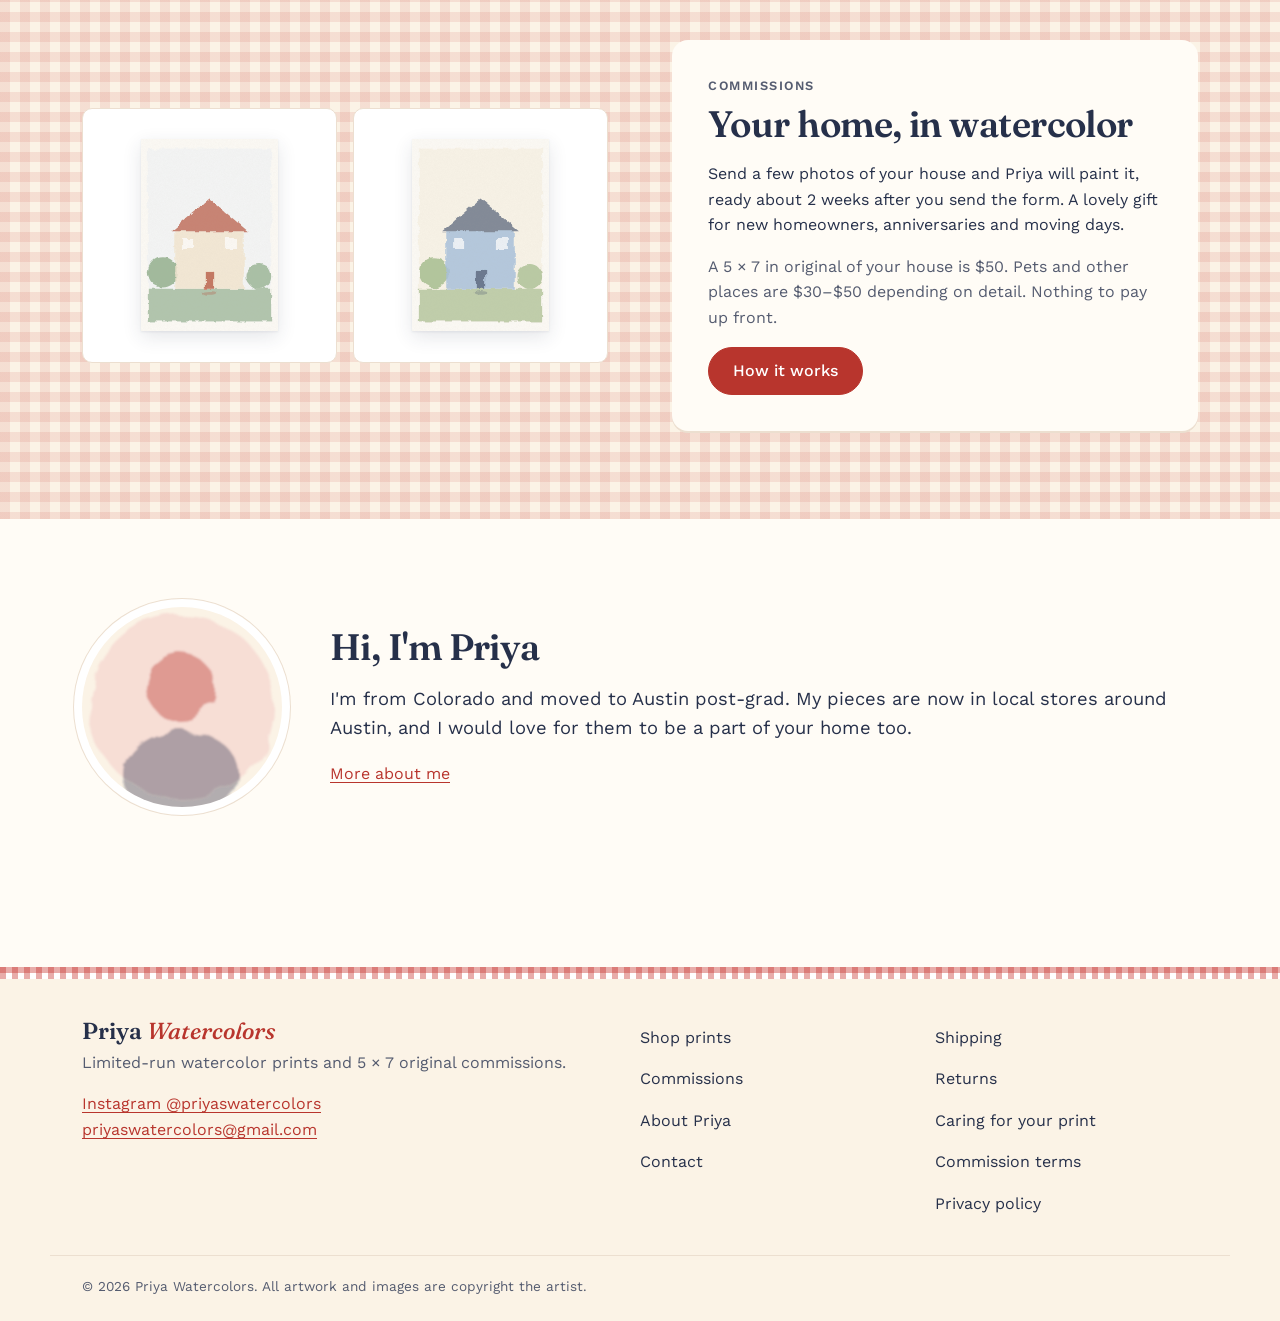
==== commit e6f1499b: "Two print sizes, 5x7 original commissions, new About text Prints come in 5x7 ($10) or 8x10 ($20), sh" ====
--- a/index.html
+++ b/index.html
@@ -3,10 +3,10 @@
 <head>
   <meta charset="utf-8">
   <meta name="viewport" content="width=device-width, initial-scale=1">
-  <title>Priya Watercolors | Watercolor prints and house portraits</title>
-  <meta name="description" content="Limited-run watercolor prints by Priya (Martini, Flatiron, Texas Stadium and Oysters) and hand-painted house portraits.">
-  <meta property="og:title" content="Priya Watercolors | Watercolor prints and house portraits">
-  <meta property="og:description" content="Limited-run watercolor prints by Priya (Martini, Flatiron, Texas Stadium and Oysters) and hand-painted house portraits.">
+  <title>Priya Watercolors | Watercolor prints and commissions</title>
+  <meta name="description" content="Limited-run watercolor prints by Priya (Martini, Flatiron, Texas Stadium and Oysters) from $10, and 5 × 7 original commissions.">
+  <meta property="og:title" content="Priya Watercolors | Watercolor prints and commissions">
+  <meta property="og:description" content="Limited-run watercolor prints by Priya (Martini, Flatiron, Texas Stadium and Oysters) from $10, and 5 × 7 original commissions.">
   <meta property="og:type" content="website">
   <link rel="preconnect" href="https://fonts.googleapis.com">
   <link rel="preconnect" href="https://fonts.gstatic.com" crossorigin>
@@ -20,9 +20,9 @@
     <section class="hero gingham">
       <div class="wrap hero-grid">
         <div class="hero-card">
-          <p class="eyebrow">Watercolor prints &amp; house portraits</p>
+          <p class="eyebrow">Watercolor prints &amp; commissions</p>
           <h1>Little paintings of the good stuff</h1>
-          <p>Cold martinis, a dozen on ice, game day and city corners. Limited-run prints of Priya's watercolors, just 6 of each.</p>
+          <p>Cold martinis, a dozen on ice, game day and city corners. Limited-run prints of Priya's watercolors in 5 × 7 and 8 × 10, just 6 of each.</p>
           <div class="actions">
             <a class="btn" href="shop.html">Shop prints</a>
             <a class="btn btn-ghost" href="commissions.html">Paint my house</a>
@@ -46,10 +46,10 @@
       <div class="wrap split">
         <div class="pair" data-commission-art></div>
         <div class="panel">
-          <p class="eyebrow">House portraits</p>
+          <p class="eyebrow">Commissions</p>
           <h2 id="commission-h">Your home, in watercolor</h2>
           <p>Send a few photos of your house and Priya will paint it, ready about <span data-turnaround></span> after you send the form. A lovely gift for new homeowners, anniversaries and moving days.</p>
-          <p class="muted">House portraits start at <span data-from-price></span>. Nothing to pay up front.</p>
+          <p class="muted">A <span data-commission-size></span> original of your house is <span data-from-price></span>. Pets and other places are $30–$50 depending on detail. Nothing to pay up front.</p>
           <a class="btn" href="commissions.html">How it works</a>
         </div>
       </div>
@@ -60,7 +60,7 @@
         <div class="portrait" data-portrait></div>
         <div>
           <h2 id="intro-h">Hi, I'm Priya</h2>
-          <p class="lead">I paint the things that make a good day: a well-made drink, a plate of oysters, a building I love, a full stadium. [Placeholder intro. Priya to replace.]</p>
+          <p class="lead">I'm from Colorado and moved to Austin post-grad. My pieces are now in local stores around Austin, and I would love for them to be a part of your home too.</p>
           <a href="about.html">More about me</a>
         </div>
       </div>
--- a/css/styles.css
+++ b/css/styles.css
@@ -585,3 +585,7 @@
   *, *::before, *::after { transition: none !important; }
 }
 .portrait img { width: 100%; height: 100%; object-fit: cover; }
+.size-pick { border: 0; padding: 0; margin: 0 0 16px; min-width: 0; }
+.size-pick legend { font-weight: 500; padding: 0; margin-bottom: 8px; }
+.size-fixed { margin: 0 0 20px; }
+.size-fixed p { margin: 4px 0 0; }
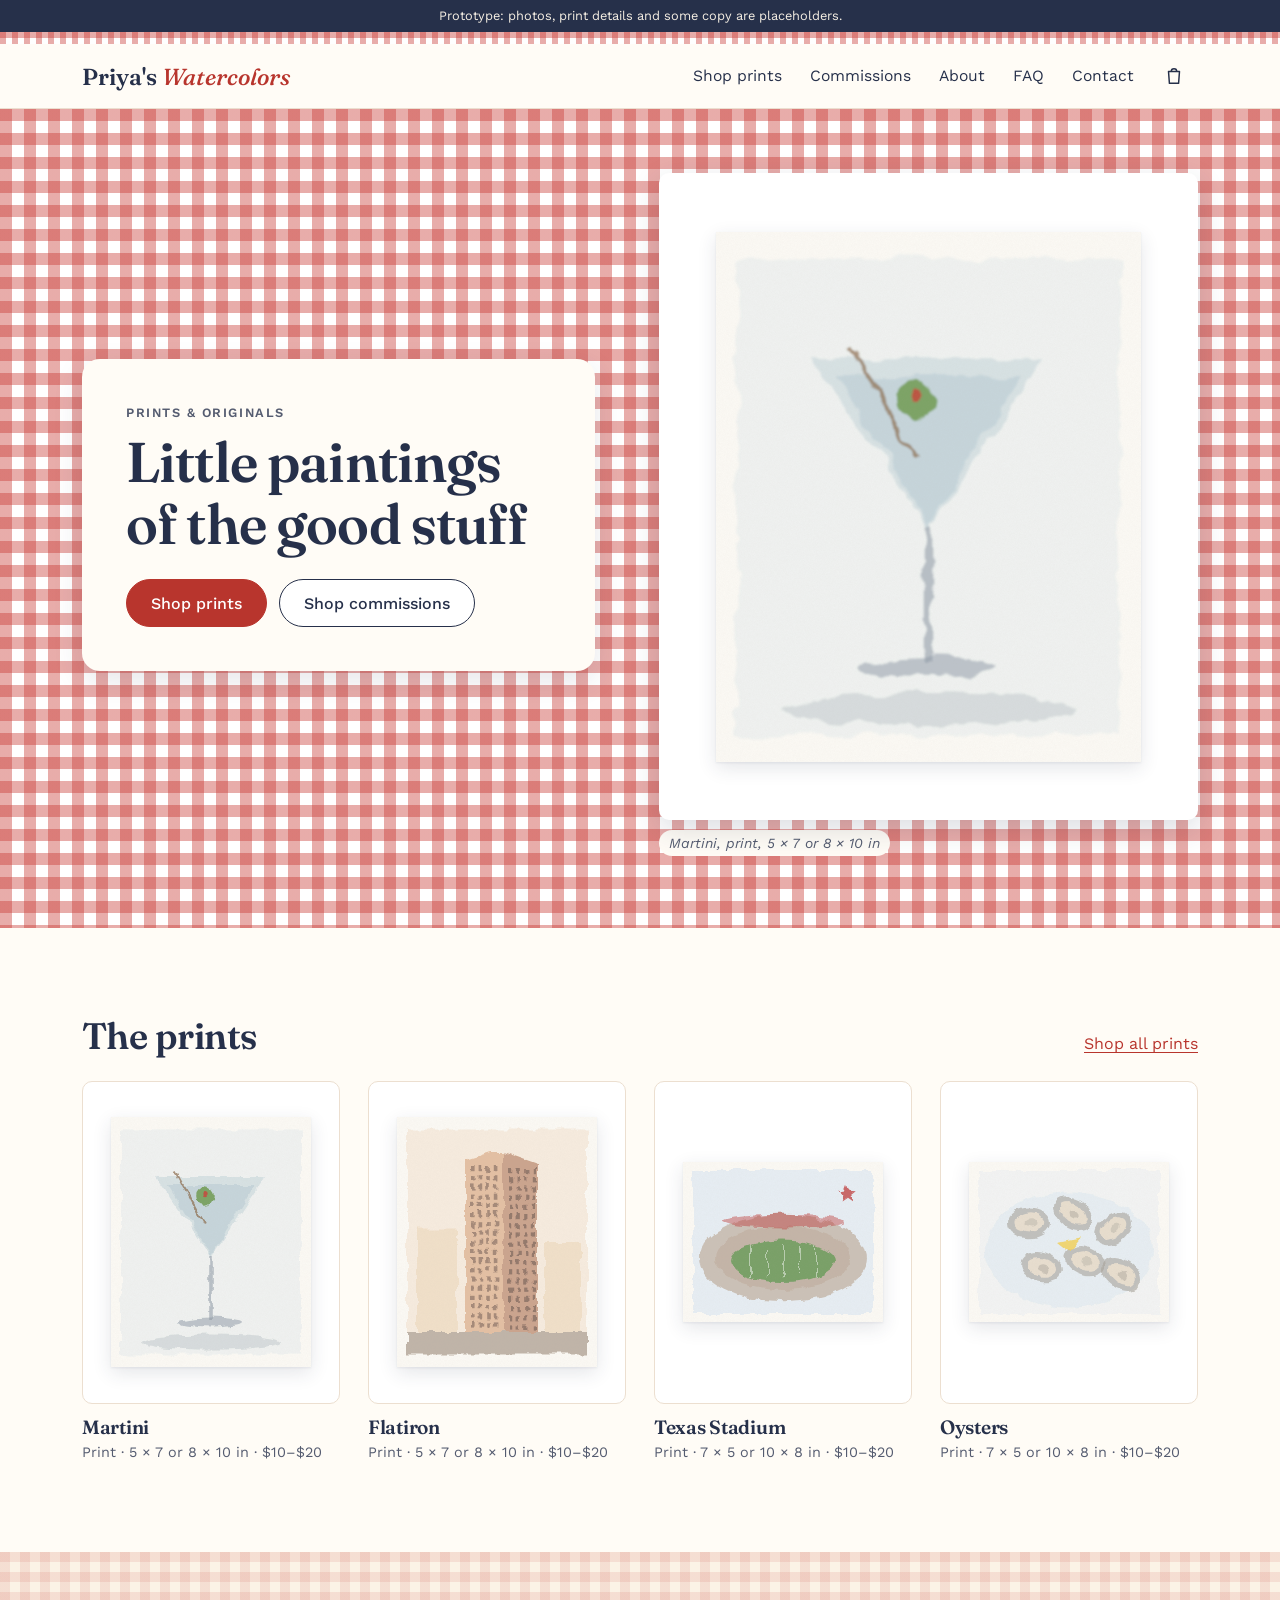
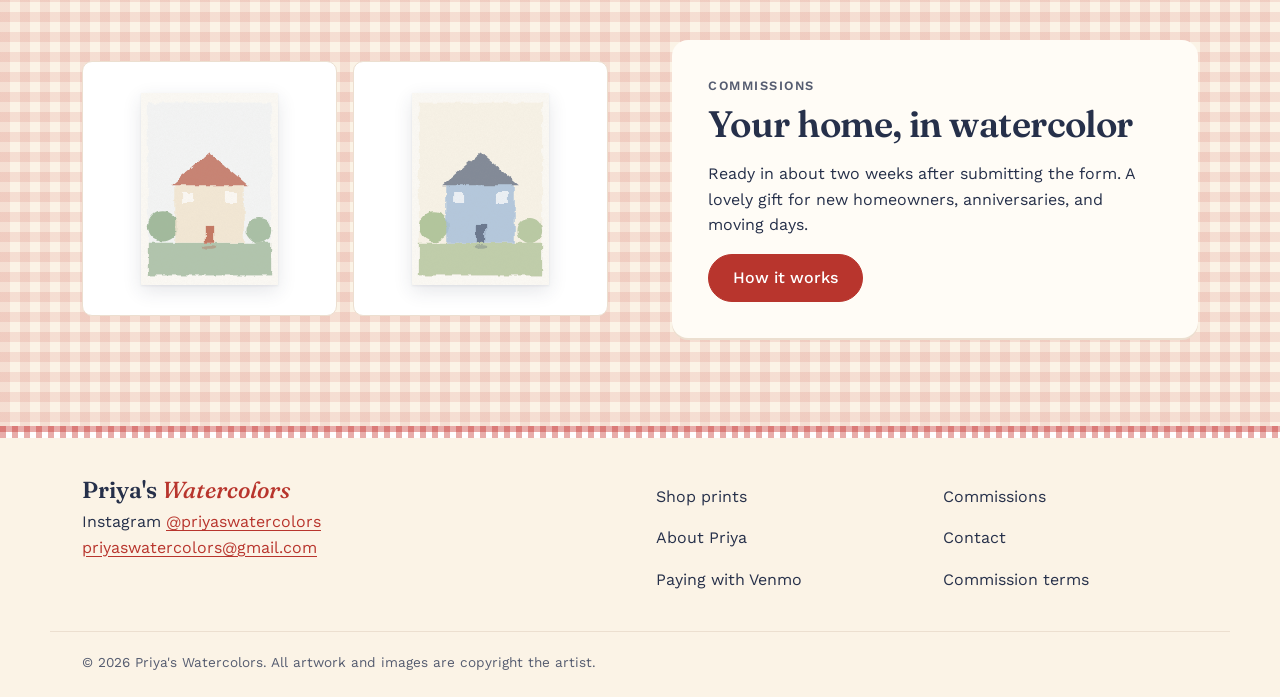
==== commit f1a43142: "Owner review: rename to Priya's Watercolors, trim homepage and footer Hero eyebrow "Prints & origina" ====
--- a/index.html
+++ b/index.html
@@ -3,9 +3,9 @@
 <head>
   <meta charset="utf-8">
   <meta name="viewport" content="width=device-width, initial-scale=1">
-  <title>Priya Watercolors | Watercolor prints and commissions</title>
+  <title>Priya's Watercolors | Watercolor prints and commissions</title>
   <meta name="description" content="Limited-run watercolor prints by Priya (Martini, Flatiron, Texas Stadium and Oysters) from $10, and 5 × 7 original commissions.">
-  <meta property="og:title" content="Priya Watercolors | Watercolor prints and commissions">
+  <meta property="og:title" content="Priya's Watercolors | Watercolor prints and commissions">
   <meta property="og:description" content="Limited-run watercolor prints by Priya (Martini, Flatiron, Texas Stadium and Oysters) from $10, and 5 × 7 original commissions.">
   <meta property="og:type" content="website">
   <link rel="preconnect" href="https://fonts.googleapis.com">
@@ -20,12 +20,11 @@
     <section class="hero gingham">
       <div class="wrap hero-grid">
         <div class="hero-card">
-          <p class="eyebrow">Watercolor prints &amp; commissions</p>
+          <p class="eyebrow">Prints &amp; originals</p>
           <h1>Little paintings of the good stuff</h1>
-          <p>Cold martinis, a dozen on ice, game day and city corners. Limited-run prints of Priya's watercolors in 5 × 7 and 8 × 10, just 6 of each.</p>
           <div class="actions">
             <a class="btn" href="shop.html">Shop prints</a>
-            <a class="btn btn-ghost" href="commissions.html">Paint my house</a>
+            <a class="btn btn-ghost" href="commissions.html">Shop commissions</a>
           </div>
         </div>
         <div data-hero-art></div>
@@ -48,20 +47,8 @@
         <div class="panel">
           <p class="eyebrow">Commissions</p>
           <h2 id="commission-h">Your home, in watercolor</h2>
-          <p>Send a few photos of your house and Priya will paint it, ready about <span data-turnaround></span> after you send the form. A lovely gift for new homeowners, anniversaries and moving days.</p>
-          <p class="muted">A <span data-commission-size></span> original of your house is <span data-from-price></span>. Pets and other places are $30–$50 depending on detail. Nothing to pay up front.</p>
+          <p>Ready in about two weeks after submitting the form. A lovely gift for new homeowners, anniversaries, and moving days.</p>
           <a class="btn" href="commissions.html">How it works</a>
-        </div>
-      </div>
-    </section>
-
-    <section class="section" aria-labelledby="intro-h">
-      <div class="wrap intro">
-        <div class="portrait" data-portrait></div>
-        <div>
-          <h2 id="intro-h">Hi, I'm Priya</h2>
-          <p class="lead">I'm from Colorado and moved to Austin post-grad. My pieces are now in local stores around Austin, and I would love for them to be a part of your home too.</p>
-          <a href="about.html">More about me</a>
         </div>
       </div>
     </section>
--- a/css/styles.css
+++ b/css/styles.css
@@ -1,4 +1,4 @@
-/* Priya Watercolors prototype styles. Mobile first; tested down to 375px.
+/* Priya's Watercolors prototype styles. Mobile first; tested down to 375px.
  * Gingham look: change --gingham (the check color) to swap red for blue, green, etc. */
 
 :root {
@@ -572,9 +572,14 @@
 
 /* Footer */
 .site-footer { background: var(--paper-2); margin-top: 72px; padding: 0 0 24px; }
+/* A page that ends on a full-width tinted section meets the footer directly. */
+main:has(> .section-alt:last-child) + .site-footer { margin-top: 0; }
 .site-footer .footer-inner { padding-top: 40px; }
 .footer-inner { display: grid; gap: 32px; }
-@media (min-width: 700px) { .footer-inner { grid-template-columns: 2fr 1fr 1fr; } }
+@media (min-width: 700px) {
+  .footer-inner { grid-template-columns: 1fr 1fr; }
+  .footer-inner .footer-links { grid-template-columns: 1fr 1fr; column-gap: 32px; }
+}
 .wordmark-footer { margin-bottom: 8px; }
 .footer-links { list-style: none; display: grid; gap: 4px; }
 .footer-links a { color: var(--ink); text-decoration: none; display: inline-block; padding: 6px 0; }
@@ -589,3 +594,16 @@
 .size-pick legend { font-weight: 500; padding: 0; margin-bottom: 8px; }
 .size-fixed { margin: 0 0 20px; }
 .size-fixed p { margin: 4px 0 0; }
+
+/* Checkout and order placed */
+.checkout-layout { display: grid; gap: 32px; align-items: start; }
+@media (min-width: 900px) { .checkout-layout { grid-template-columns: 1.5fr 1fr; gap: 48px; } .checkout-layout .summary { position: sticky; top: 24px; } }
+.summary .order-items { margin: 12px 0 8px; font-size: 0.95rem; }
+.row-3 { display: grid; gap: 0 16px; }
+@media (min-width: 700px) { .row-3 { grid-template-columns: 2fr 1fr 1fr; } }
+.order-code { background: #fff; border: 1px solid var(--line); border-radius: var(--radius); padding: 34px 24px 24px; margin: 0 0 28px; text-align: center; }
+.order-code-value { font-family: var(--display); font-size: 2.6rem; font-weight: 600; letter-spacing: 0.04em; margin: 4px 0; }
+.order-code-total { font-size: 1.15rem; margin: 0 0 20px; }
+.btn-venmo { background: #0070c9; border-color: #0070c9; color: #fff; }
+.btn-venmo:hover { background: #005ba3; border-color: #005ba3; color: #fff; }
+.venmo-note { margin: 14px 0 0; font-weight: 500; }
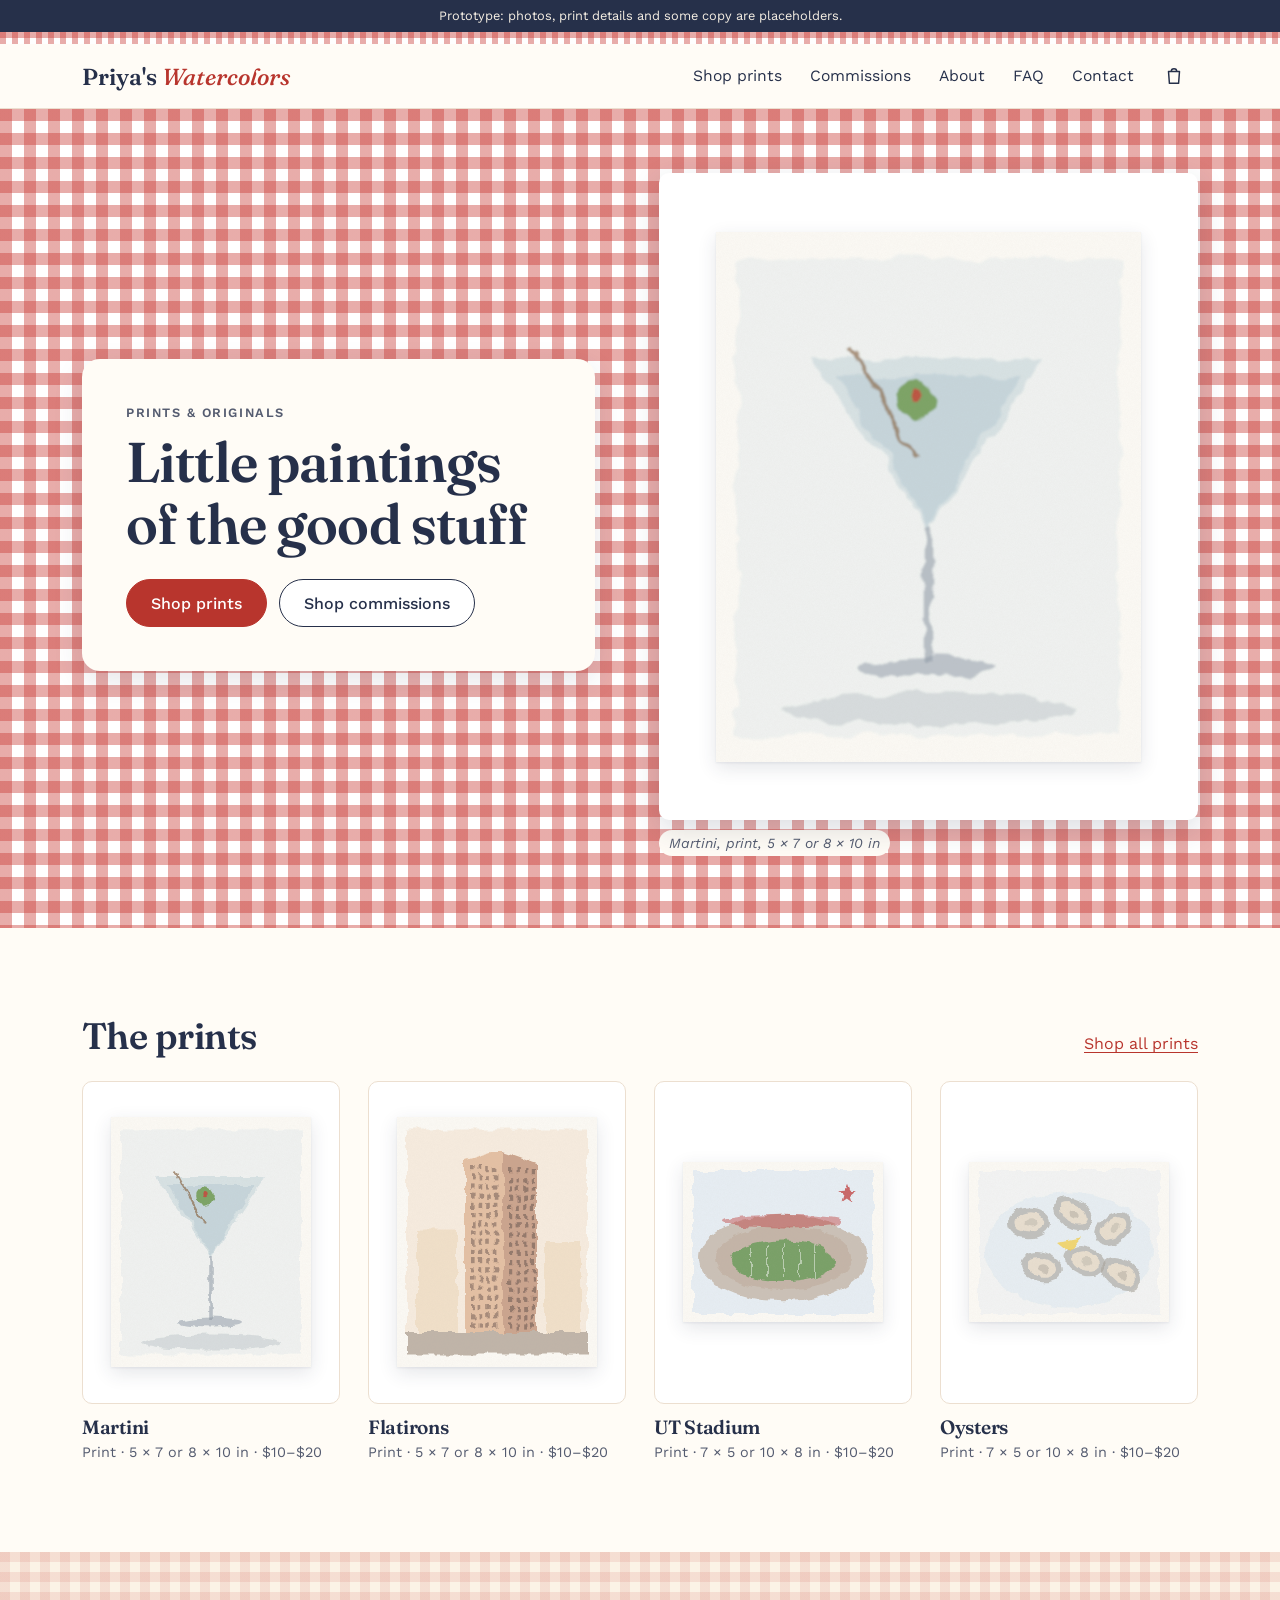
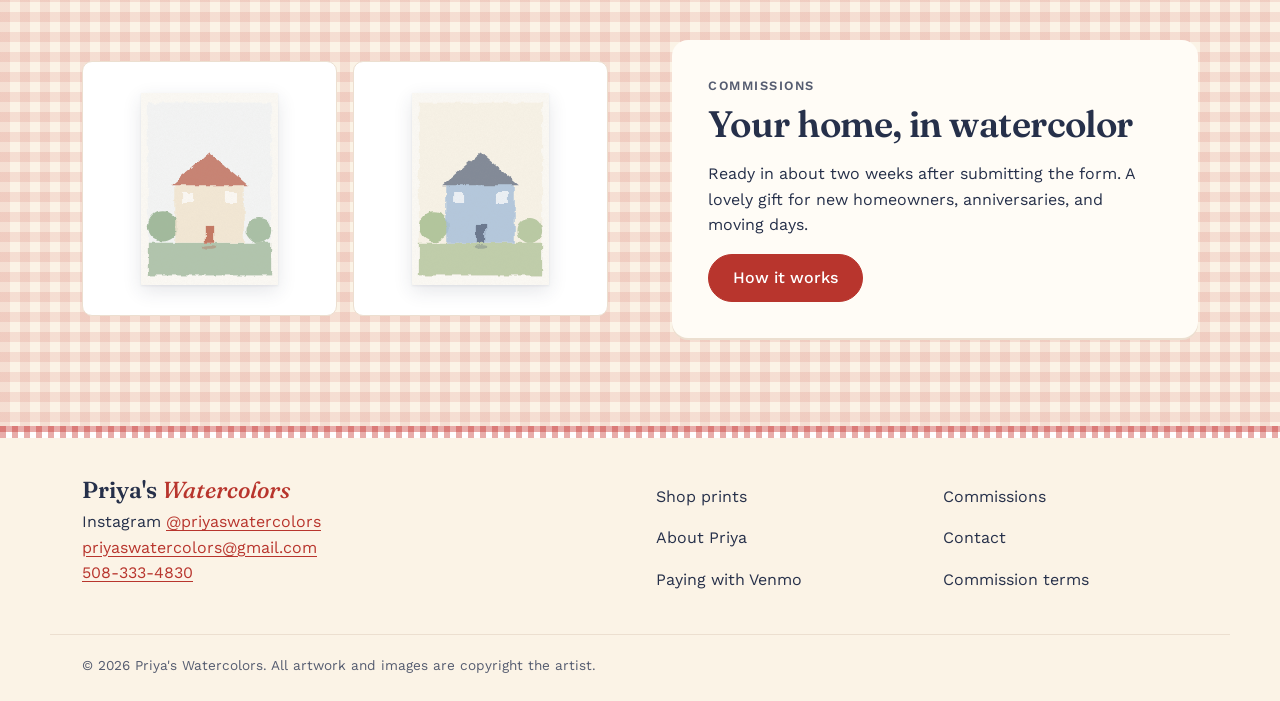
==== commit 1df6d5c2: "Sister's content edits: $20–$50 commissions, renamed prints, new copy, footer phone Co-Authored-By: " ====
--- a/index.html
+++ b/index.html
@@ -4,9 +4,9 @@
   <meta charset="utf-8">
   <meta name="viewport" content="width=device-width, initial-scale=1">
   <title>Priya's Watercolors | Watercolor prints and commissions</title>
-  <meta name="description" content="Limited-run watercolor prints by Priya (Martini, Flatiron, Texas Stadium and Oysters) from $10, and 5 × 7 original commissions.">
+  <meta name="description" content="Limited-run watercolor prints by Priya (Martini, Flatirons, UT Stadium and Oysters) from $10, and 5 × 7 original commissions.">
   <meta property="og:title" content="Priya's Watercolors | Watercolor prints and commissions">
-  <meta property="og:description" content="Limited-run watercolor prints by Priya (Martini, Flatiron, Texas Stadium and Oysters) from $10, and 5 × 7 original commissions.">
+  <meta property="og:description" content="Limited-run watercolor prints by Priya (Martini, Flatirons, UT Stadium and Oysters) from $10, and 5 × 7 original commissions.">
   <meta property="og:type" content="website">
   <link rel="preconnect" href="https://fonts.googleapis.com">
   <link rel="preconnect" href="https://fonts.gstatic.com" crossorigin>
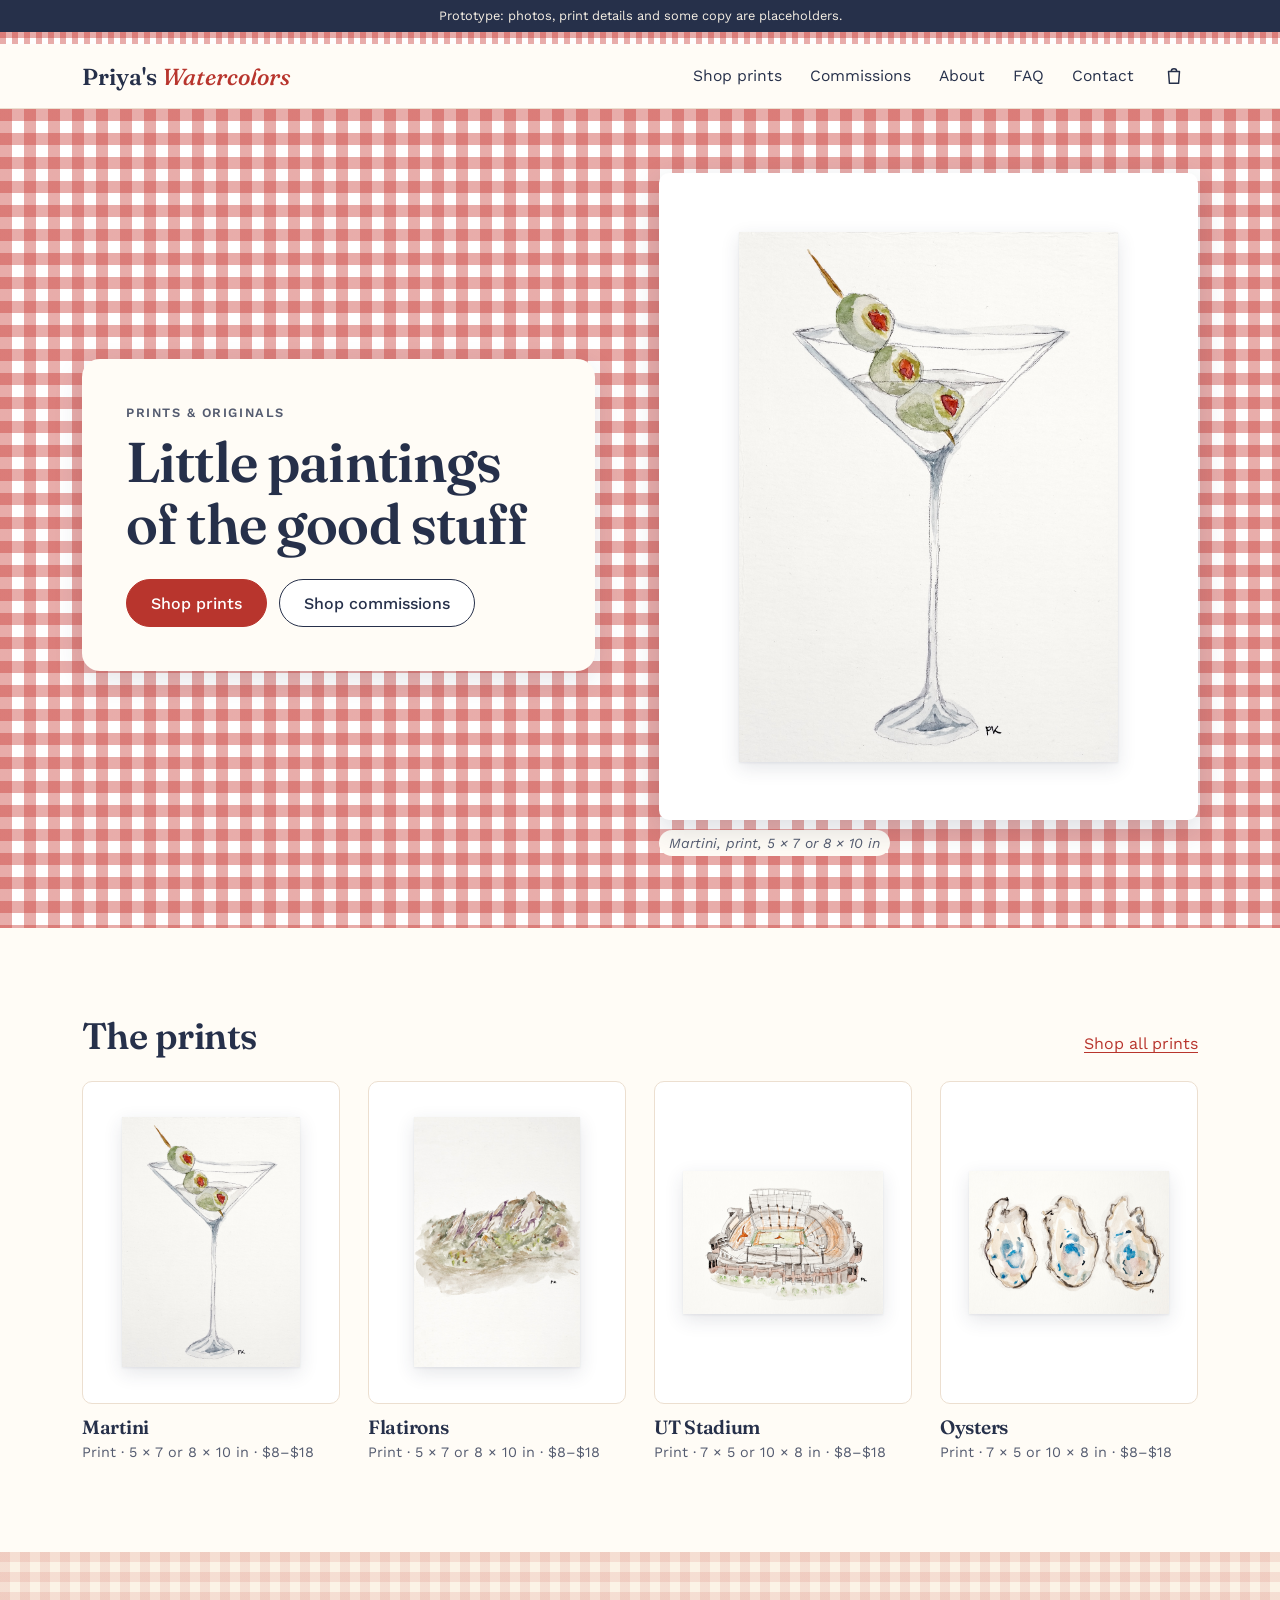
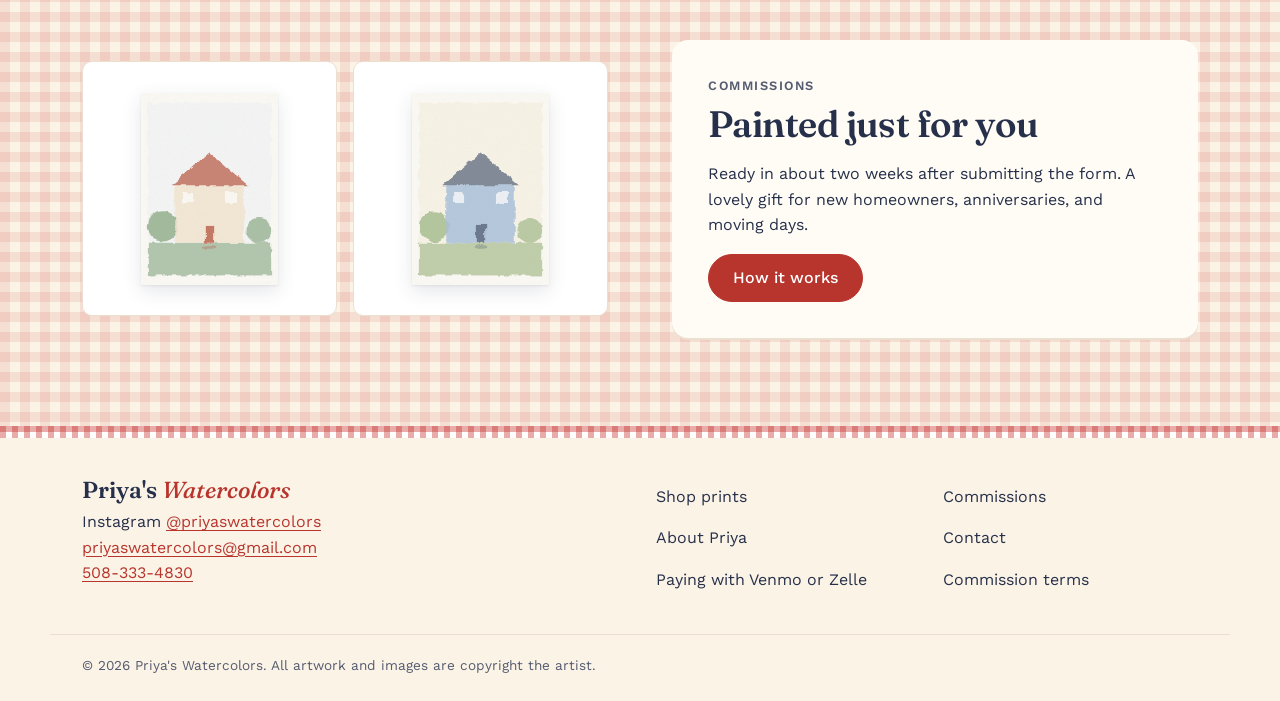
==== commit 306036bd: "Prints $8/$18, new commissions intro and homepage heading, no tracking-link promises, drop print ret" ====
--- a/index.html
+++ b/index.html
@@ -4,9 +4,9 @@
   <meta charset="utf-8">
   <meta name="viewport" content="width=device-width, initial-scale=1">
   <title>Priya's Watercolors | Watercolor prints and commissions</title>
-  <meta name="description" content="Limited-run watercolor prints by Priya (Martini, Flatirons, UT Stadium and Oysters) from $10, and 5 × 7 original commissions.">
+  <meta name="description" content="Limited-run watercolor prints by Priya (Martini, Flatirons, UT Stadium and Oysters) from $8, and 5 × 7 original commissions.">
   <meta property="og:title" content="Priya's Watercolors | Watercolor prints and commissions">
-  <meta property="og:description" content="Limited-run watercolor prints by Priya (Martini, Flatirons, UT Stadium and Oysters) from $10, and 5 × 7 original commissions.">
+  <meta property="og:description" content="Limited-run watercolor prints by Priya (Martini, Flatirons, UT Stadium and Oysters) from $8, and 5 × 7 original commissions.">
   <meta property="og:type" content="website">
   <link rel="preconnect" href="https://fonts.googleapis.com">
   <link rel="preconnect" href="https://fonts.gstatic.com" crossorigin>
@@ -46,7 +46,7 @@
         <div class="pair" data-commission-art></div>
         <div class="panel">
           <p class="eyebrow">Commissions</p>
-          <h2 id="commission-h">Your home, in watercolor</h2>
+          <h2 id="commission-h">Painted just for you</h2>
           <p>Ready in about two weeks after submitting the form. A lovely gift for new homeowners, anniversaries, and moving days.</p>
           <a class="btn" href="commissions.html">How it works</a>
         </div>
--- a/css/styles.css
+++ b/css/styles.css
@@ -339,7 +339,6 @@
   .detail { grid-template-columns: 1.2fr 1fr; gap: 64px; align-items: start; }
   .detail-info { position: sticky; top: 100px; }
 }
-.stage { position: relative; }
 .stage-zoom { display: block; width: 100%; padding: 0; border: 0; background: none; cursor: zoom-in; position: relative; border-radius: 4px; }
 .mat-stage { aspect-ratio: 1; }
 .mat-stage .mat-inner { inset: 8%; }
@@ -348,25 +347,6 @@
   background: rgba(255, 255, 255, 0.9); color: var(--ink);
   font-size: 0.78rem; padding: 4px 10px; border-radius: 999px;
 }
-.thumbs { display: flex; gap: 10px; margin: 12px 0; }
-.thumb {
-  width: 72px; height: 72px; padding: 6px;
-  background: var(--mat); border: 2px solid var(--line); border-radius: 8px;
-  cursor: pointer; overflow: hidden;
-  display: grid; place-items: center;
-}
-.thumb[aria-pressed="true"] { border-color: var(--accent); }
-.thumb-img { display: grid; place-items: center; width: 100%; height: 100%; }
-.thumb-img img { max-width: 100%; max-height: 100%; width: auto; height: auto; }
-.thumb-room {
-  width: 100%; height: 100%; border-radius: 3px;
-  background:
-    linear-gradient(#8f8579, #8f8579) 50% 82% / 70% 22% no-repeat,
-    linear-gradient(#cdbfae, #cdbfae) 50% 100% / 100% 12% no-repeat,
-    linear-gradient(#fcfaf5, #fcfaf5) 50% 28% / 30% 34% no-repeat,
-    #e9e1d5;
-}
-
 .price { font-size: 1.5rem; margin-bottom: 4px; }
 .buy-row { display: flex; gap: 12px; align-items: end; margin-bottom: 8px; }
 .buy-row .btn { flex: 1; }
@@ -383,24 +363,6 @@
 .facts dt { font-size: 0.85rem; font-weight: 600; color: var(--muted); }
 .facts dd { margin: 0; }
 
-/* Room mockup */
-.room {
-  position: relative; aspect-ratio: 1; border-radius: 4px; overflow: hidden;
-  background: linear-gradient(180deg, #ebe4d9 0%, #e4dccf 100%);
-}
-.room-art { position: absolute; left: 50%; bottom: 39%; transform: translateX(-50%); }
-.room-frame { background: #fcfaf5; padding: 6%; border: 4px solid #3b3631; box-shadow: 0 10px 24px rgba(0, 0, 0, 0.18); }
-.room-frame img { width: 100%; height: auto; }
-.room-sofa {
-  position: absolute; left: 18%; right: 18%; bottom: 13%; height: 20%;
-  background: #8f8579; border-radius: 14px 14px 6px 6px;
-}
-.room-sofa span {
-  position: absolute; left: -4%; right: -4%; bottom: 0; height: 55%;
-  background: #7d7368; border-radius: 12px;
-}
-.room-floor { position: absolute; left: 0; right: 0; bottom: 0; height: 13%; background: #c9b9a4; }
-
 /* Lightbox and modal */
 dialog { border: 0; padding: 0; color: var(--ink); }
 dialog::backdrop { background: rgba(28, 27, 33, 0.82); }
@@ -606,4 +568,8 @@
 .order-code-total { font-size: 1.15rem; margin: 0 0 20px; }
 .btn-venmo { background: #0070c9; border-color: #0070c9; color: #fff; }
 .btn-venmo:hover { background: #005ba3; border-color: #005ba3; color: #fff; }
-.venmo-note { margin: 14px 0 0; font-weight: 500; }
+.venmo-note { margin: 0 0 16px; font-weight: 500; }
+.order-code-value { user-select: all; }
+.nowrap { white-space: nowrap; }
+.btn-copy { padding: 8px 18px; font-size: 0.9rem; margin: 0 0 16px; }
+.order-code .fine { margin: 14px 0 0; }
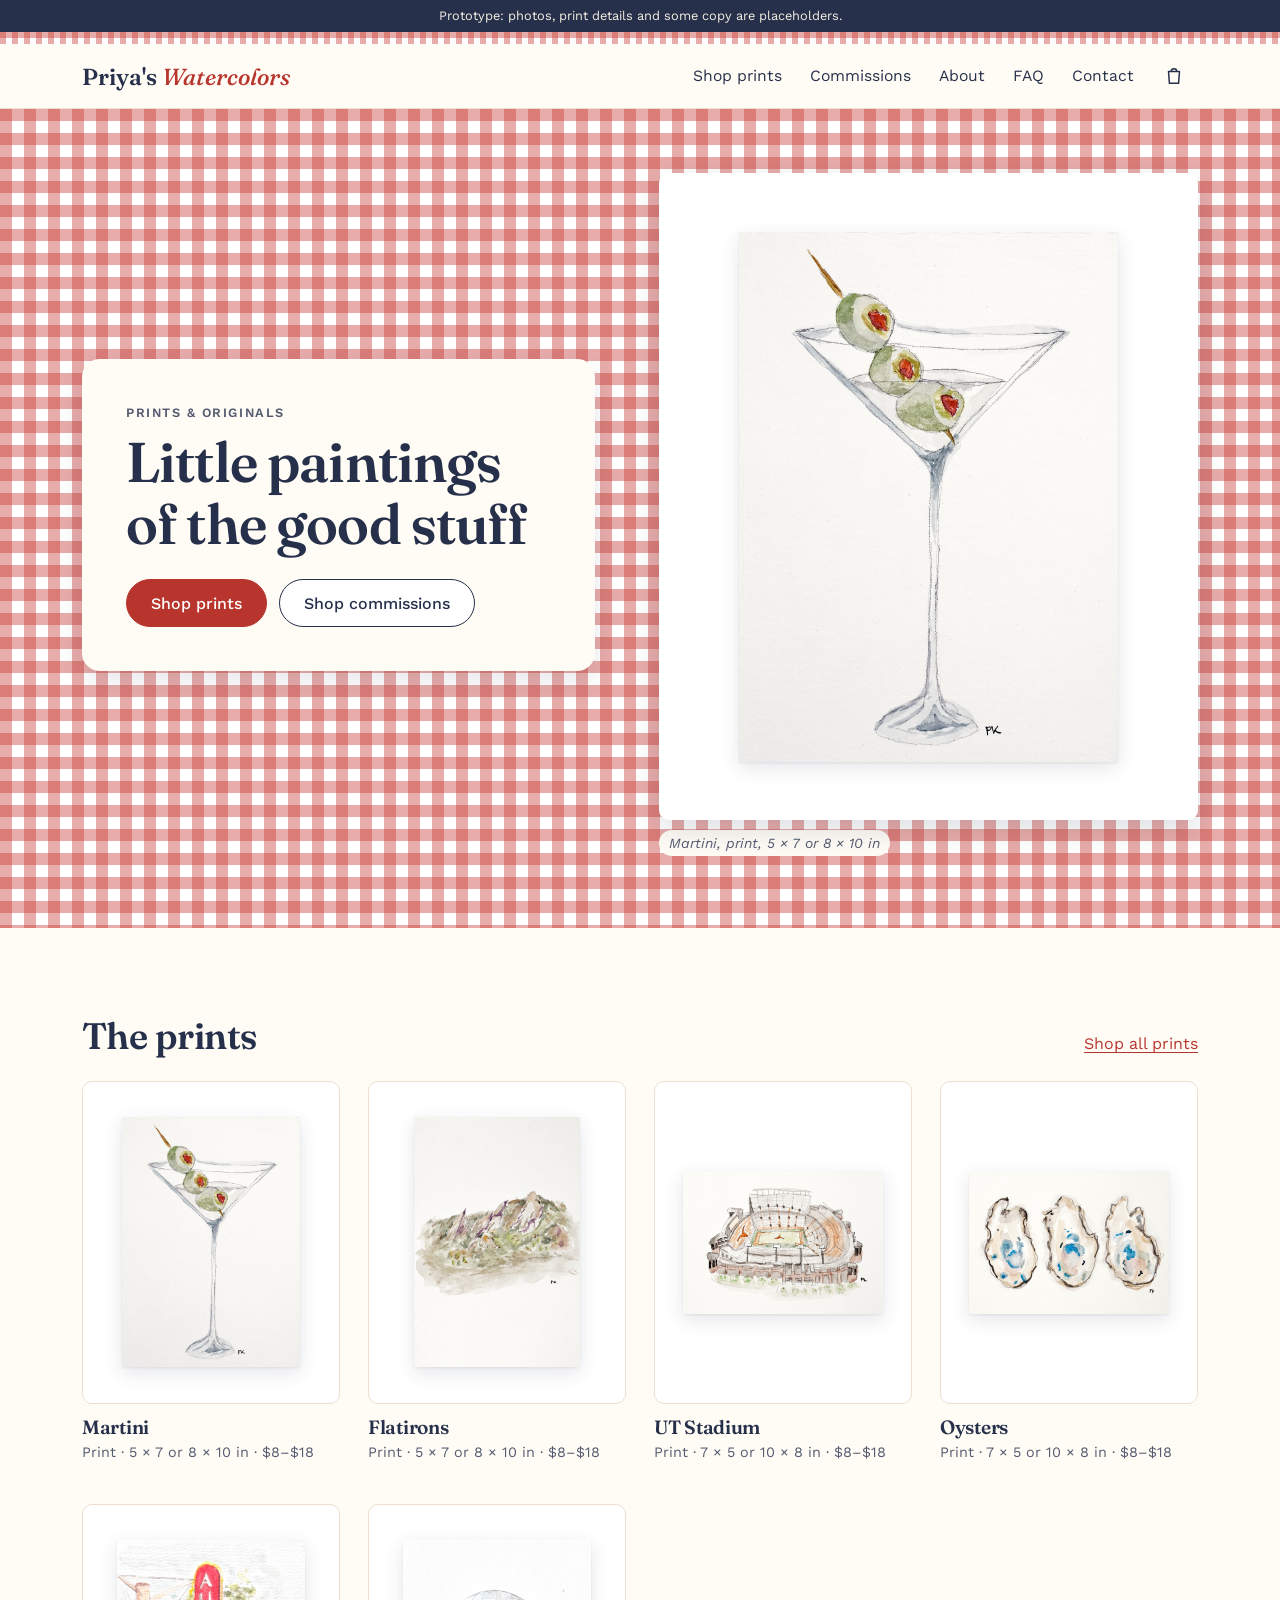
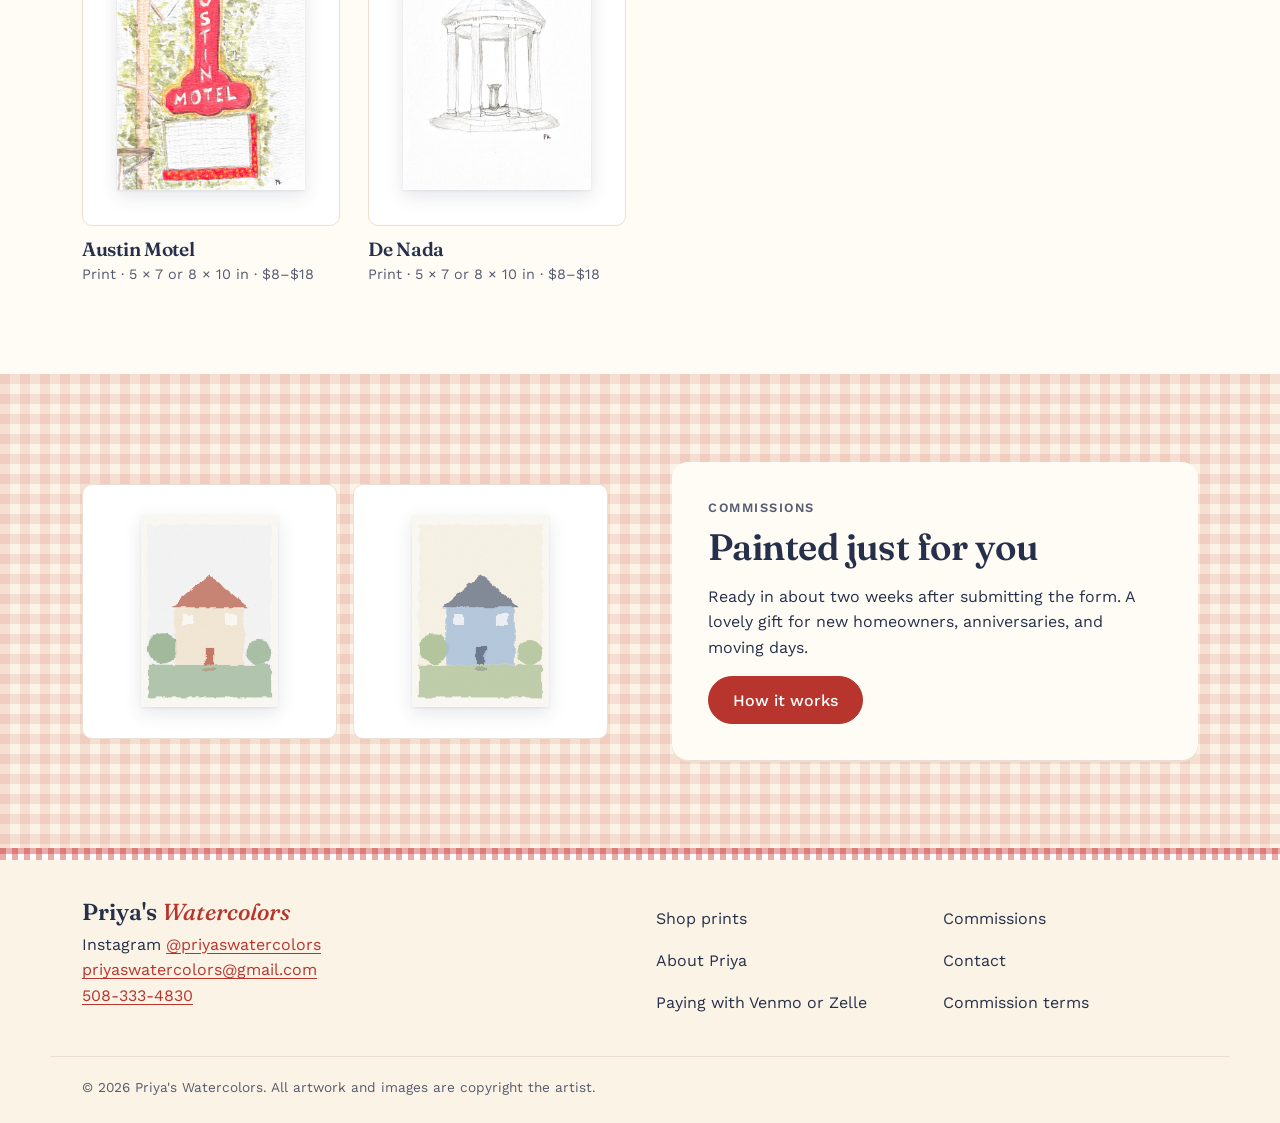
==== commit f63312dc: "Add Austin Motel and De Nada prints Co-Authored-By: Claude Opus 5.5 <noreply@anthropic.com>" ====
--- a/index.html
+++ b/index.html
@@ -4,9 +4,9 @@
   <meta charset="utf-8">
   <meta name="viewport" content="width=device-width, initial-scale=1">
   <title>Priya's Watercolors | Watercolor prints and commissions</title>
-  <meta name="description" content="Limited-run watercolor prints by Priya (Martini, Flatirons, UT Stadium and Oysters) from $8, and 5 × 7 original commissions.">
+  <meta name="description" content="Limited-run watercolor prints by Priya (Martini, Flatirons, UT Stadium, Oysters, Austin Motel and De Nada) from $8, and 5 × 7 original commissions.">
   <meta property="og:title" content="Priya's Watercolors | Watercolor prints and commissions">
-  <meta property="og:description" content="Limited-run watercolor prints by Priya (Martini, Flatirons, UT Stadium and Oysters) from $8, and 5 × 7 original commissions.">
+  <meta property="og:description" content="Limited-run watercolor prints by Priya (Martini, Flatirons, UT Stadium, Oysters, Austin Motel and De Nada) from $8, and 5 × 7 original commissions.">
   <meta property="og:type" content="website">
   <link rel="preconnect" href="https://fonts.googleapis.com">
   <link rel="preconnect" href="https://fonts.gstatic.com" crossorigin>
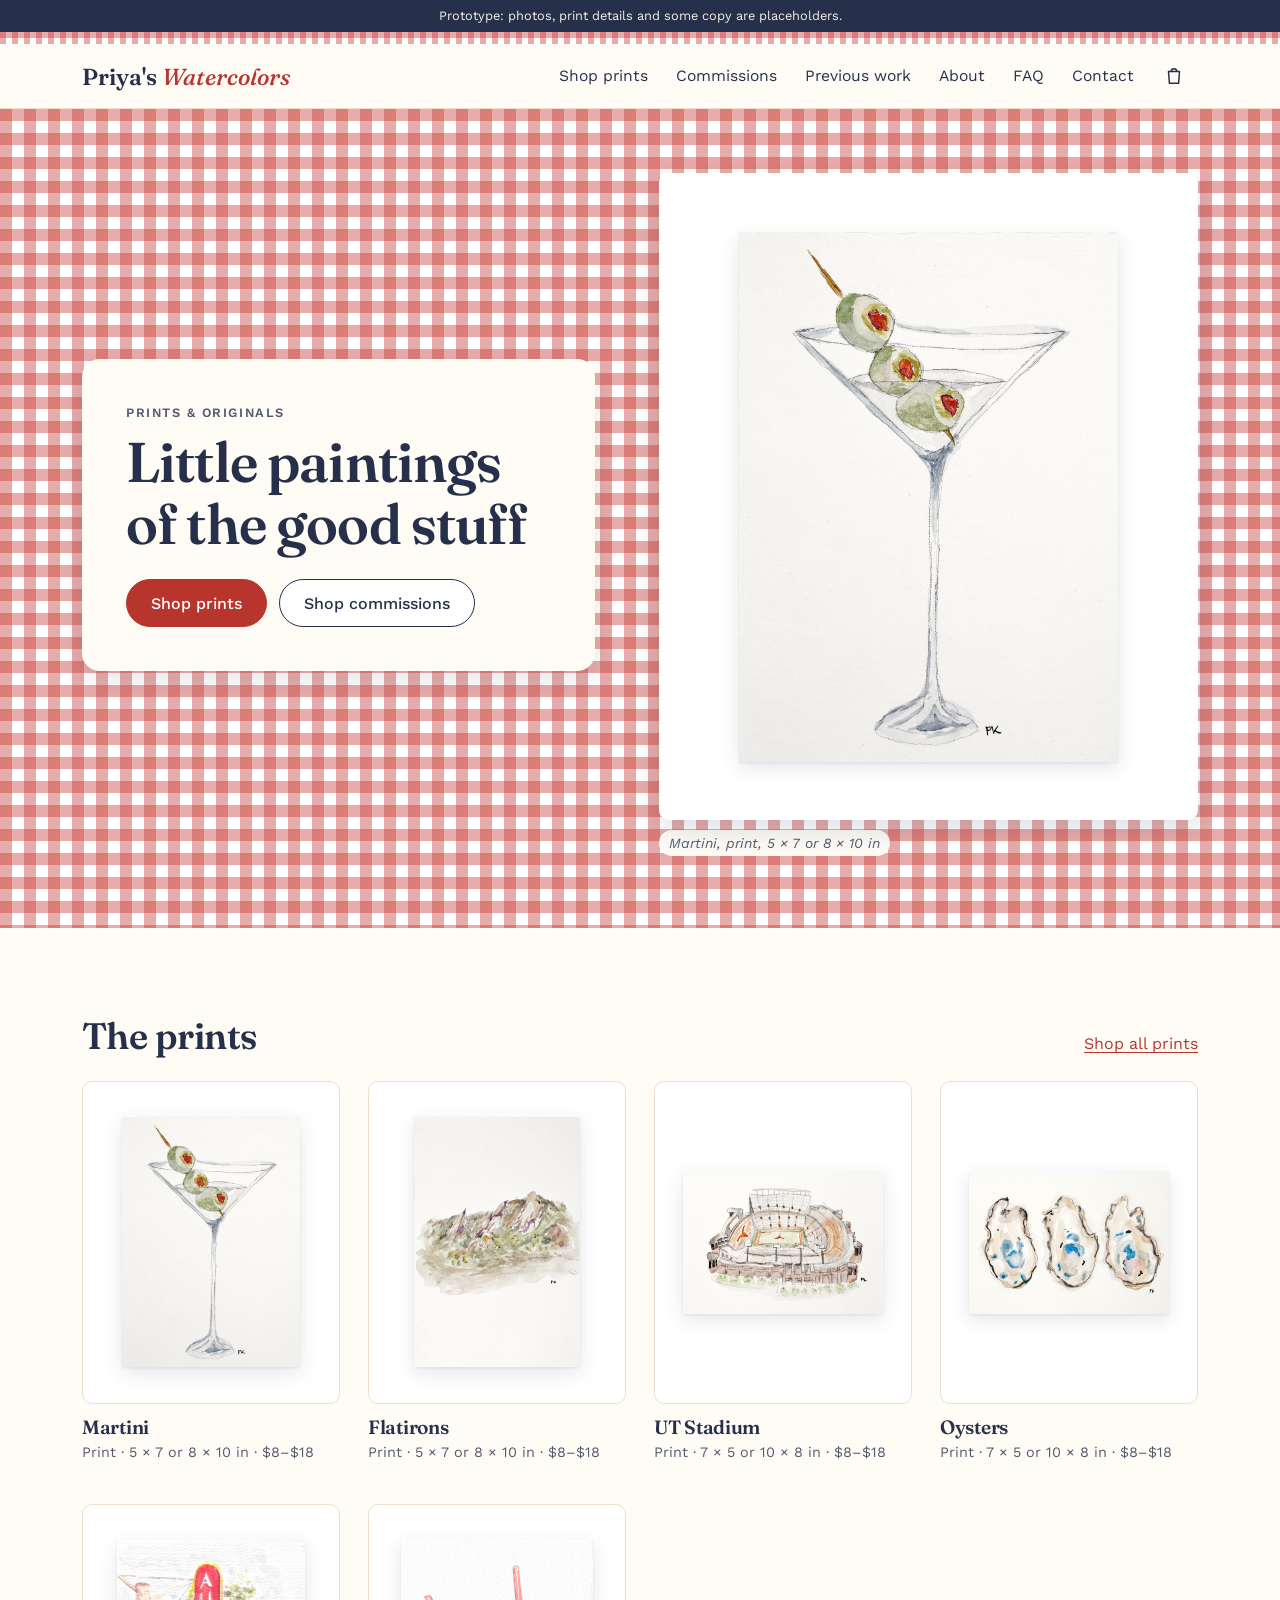
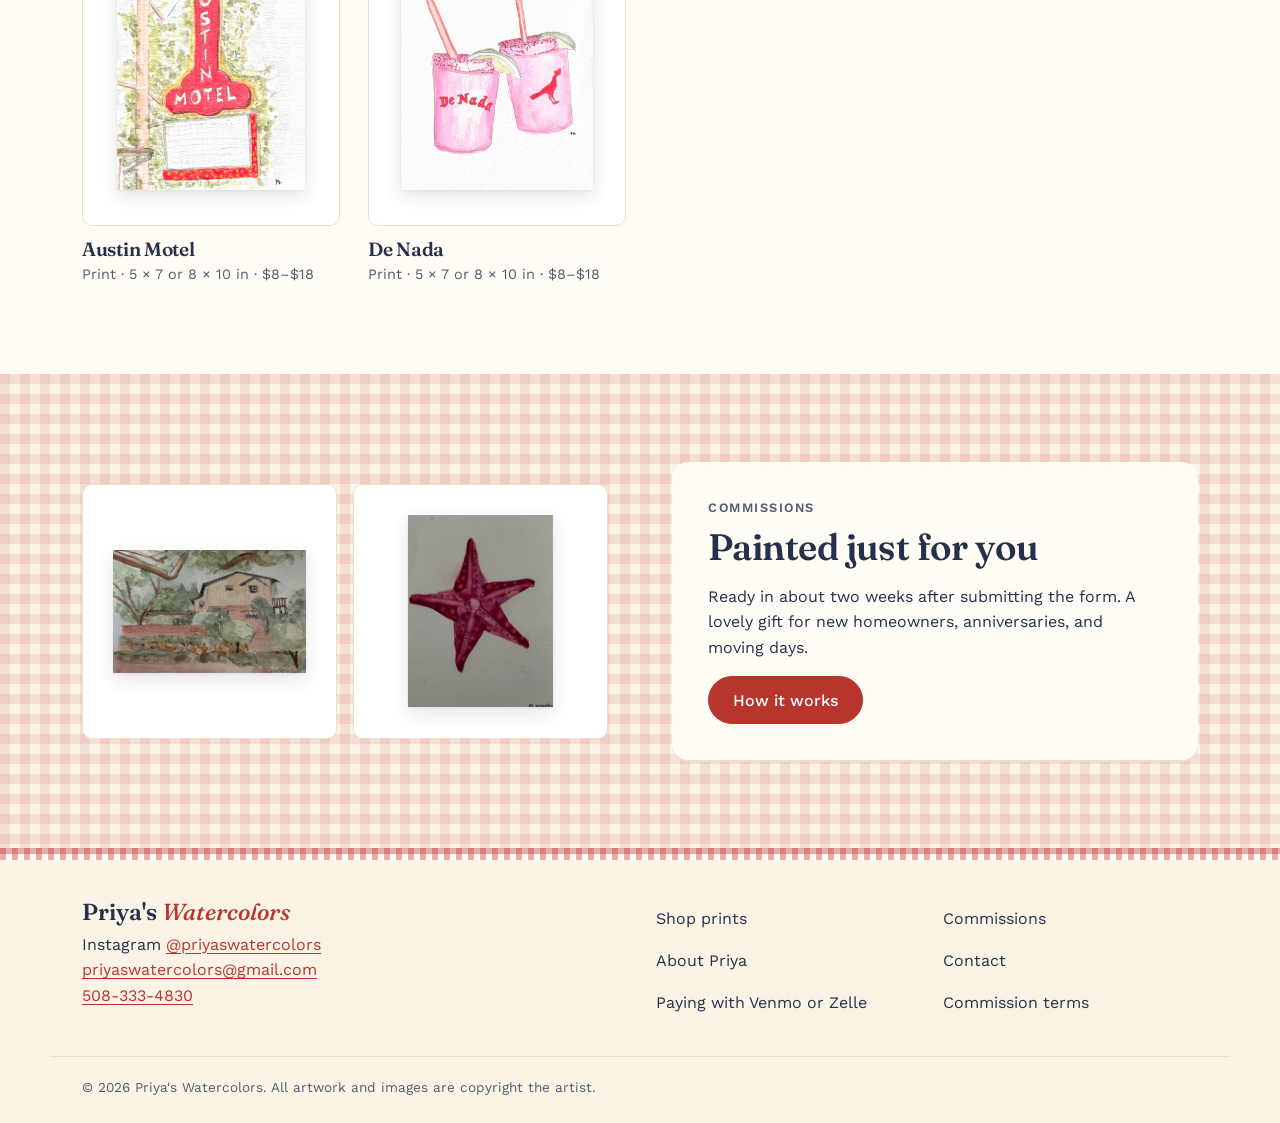
==== commit a0831613: "Logo recolored to the site palette; tab icons from it Co-Authored-By: Claude Opus 5.5 <noreply@anthr" ====
--- a/index.html
+++ b/index.html
@@ -12,6 +12,10 @@
   <link rel="preconnect" href="https://fonts.gstatic.com" crossorigin>
   <link href="https://fonts.googleapis.com/css2?family=Fraunces:ital,opsz,wght@0,9..144,500;0,9..144,600;1,9..144,500&family=Work+Sans:wght@400;500;600&display=swap" rel="stylesheet">
   <link rel="stylesheet" href="css/styles.css">
+  <link rel="icon" type="image/png" sizes="32x32" href="icons/favicon-32.png">
+  <link rel="icon" type="image/png" sizes="16x16" href="icons/favicon-16.png">
+  <link rel="icon" type="image/png" sizes="48x48" href="icons/favicon-48.png">
+  <link rel="apple-touch-icon" href="icons/apple-touch-icon.png">
 </head>
 <body data-page="home">
   <a class="skip" href="#main">Skip to content</a>
--- a/css/styles.css
+++ b/css/styles.css
@@ -182,7 +182,7 @@
   font-size: 1.1rem; color: var(--ink); text-decoration: none;
   border-bottom: 1px solid var(--line);
 }
-.nav-list li:last-child a { border-bottom: 0; }
+.nav-list > li:last-child > a { border-bottom: 0; }
 .nav-list a[aria-current="page"] { color: var(--accent); font-weight: 600; }
 .nav-list { z-index: 5; }
 
@@ -199,14 +199,14 @@
 }
 .cart-count[hidden] { display: none; }
 
-@media (min-width: 860px) {
+@media (min-width: 1000px) {
   .site-nav { order: 1; margin-right: 8px; }
   .nav-toggle { display: none; }
   .nav-list {
     display: flex; gap: 28px;
     position: static; padding: 0; border: 0; background: none;
   }
-  .nav-list a { padding: 8px 0; font-size: 0.98rem; border: 0; border-bottom: 2px solid transparent; }
+  .nav-list a { padding: 8px 0; font-size: 0.98rem; border: 0; border-bottom: 2px solid transparent; white-space: nowrap; }
   .nav-list a:hover { border-bottom-color: var(--line); }
   .nav-list a[aria-current="page"] { border-bottom-color: var(--accent); font-weight: 500; }
 }
@@ -438,9 +438,27 @@
 .pricing thead th { font-size: 0.8rem; text-transform: uppercase; letter-spacing: 0.08em; color: var(--muted); font-weight: 600; }
 .pricing tbody th { font-weight: 600; }
 
-.examples { list-style: none; display: grid; gap: 24px 16px; grid-template-columns: repeat(2, minmax(0, 1fr)); }
-@media (min-width: 860px) { .examples { grid-template-columns: repeat(4, minmax(0, 1fr)); gap: 32px 24px; } }
-.example .card-title { margin-top: 10px; font-size: 1.15rem; }
+/* Previous work: justified rows of framed pieces. Widths and row heights are
+ * set in renderGalleryWall (app.js) so every row fills the wall exactly. */
+.gallery-wall { margin-top: 8px; }
+.wall-row { display: flex; justify-content: center; }
+.work { display: block; flex: 0 1 auto; min-width: 0; padding: 0; border: 0; background: none; cursor: zoom-in; text-align: center; color: inherit; }
+.work-frame {
+  display: block; padding: var(--mat-pad, 14px);
+  background: var(--mat); border: var(--frame-w, 7px) solid var(--frame, var(--ink));
+  box-shadow: 0 0 0 1px var(--line), 0 2px 4px rgba(38, 48, 74, 0.08), 0 12px 26px rgba(38, 48, 74, 0.14);
+  transition: transform 0.2s ease, box-shadow 0.2s ease;
+}
+.work:hover .work-frame { transform: translateY(-2px); box-shadow: 0 0 0 1px var(--line), 0 4px 8px rgba(38, 48, 74, 0.1), 0 18px 34px rgba(38, 48, 74, 0.18); }
+.work-frame-round { border-radius: 50%; padding: clamp(10px, 9%, 24px); }
+.work-window { display: block; width: 100%; overflow: hidden; background: #f4efe6; }
+.work-window img { display: block; width: 100%; height: 100%; object-fit: cover; }
+.shape-round .work-window, .work-window.shape-round, .work-window.shape-oval { border-radius: 50%; }
+.frame-navy { --frame: var(--ink); }
+.frame-pink { --frame: #e4a0a6; }
+.work-frame-large { --mat-pad: 22px; --frame-w: 10px; width: min(88vw, calc(78vh * var(--ratio) + 64px)); }
+.pair .mat { display: block; }
+.pair .work-window { box-shadow: var(--shadow-art); }
 
 /* Forms */
 .form-card { background: #fff; border: 1px solid var(--line); border-radius: var(--radius); padding: 34px 18px 24px; }
